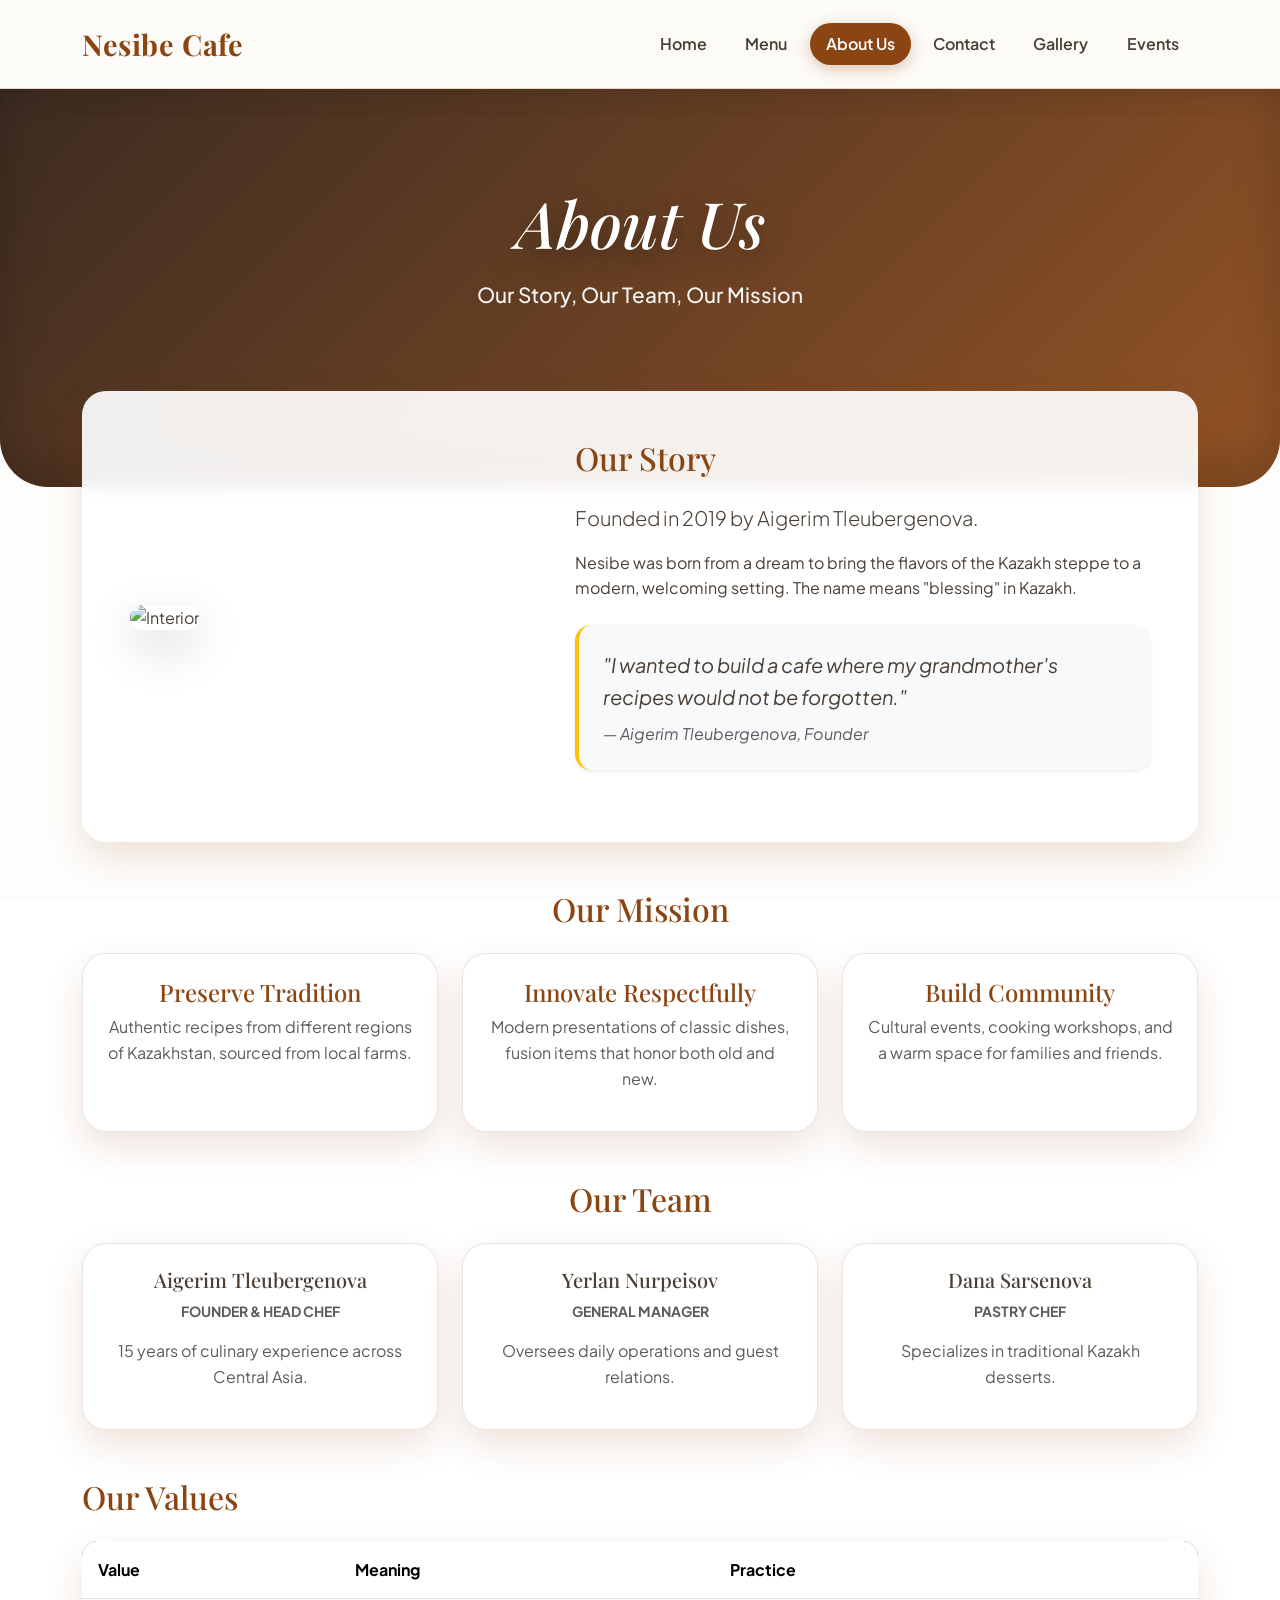
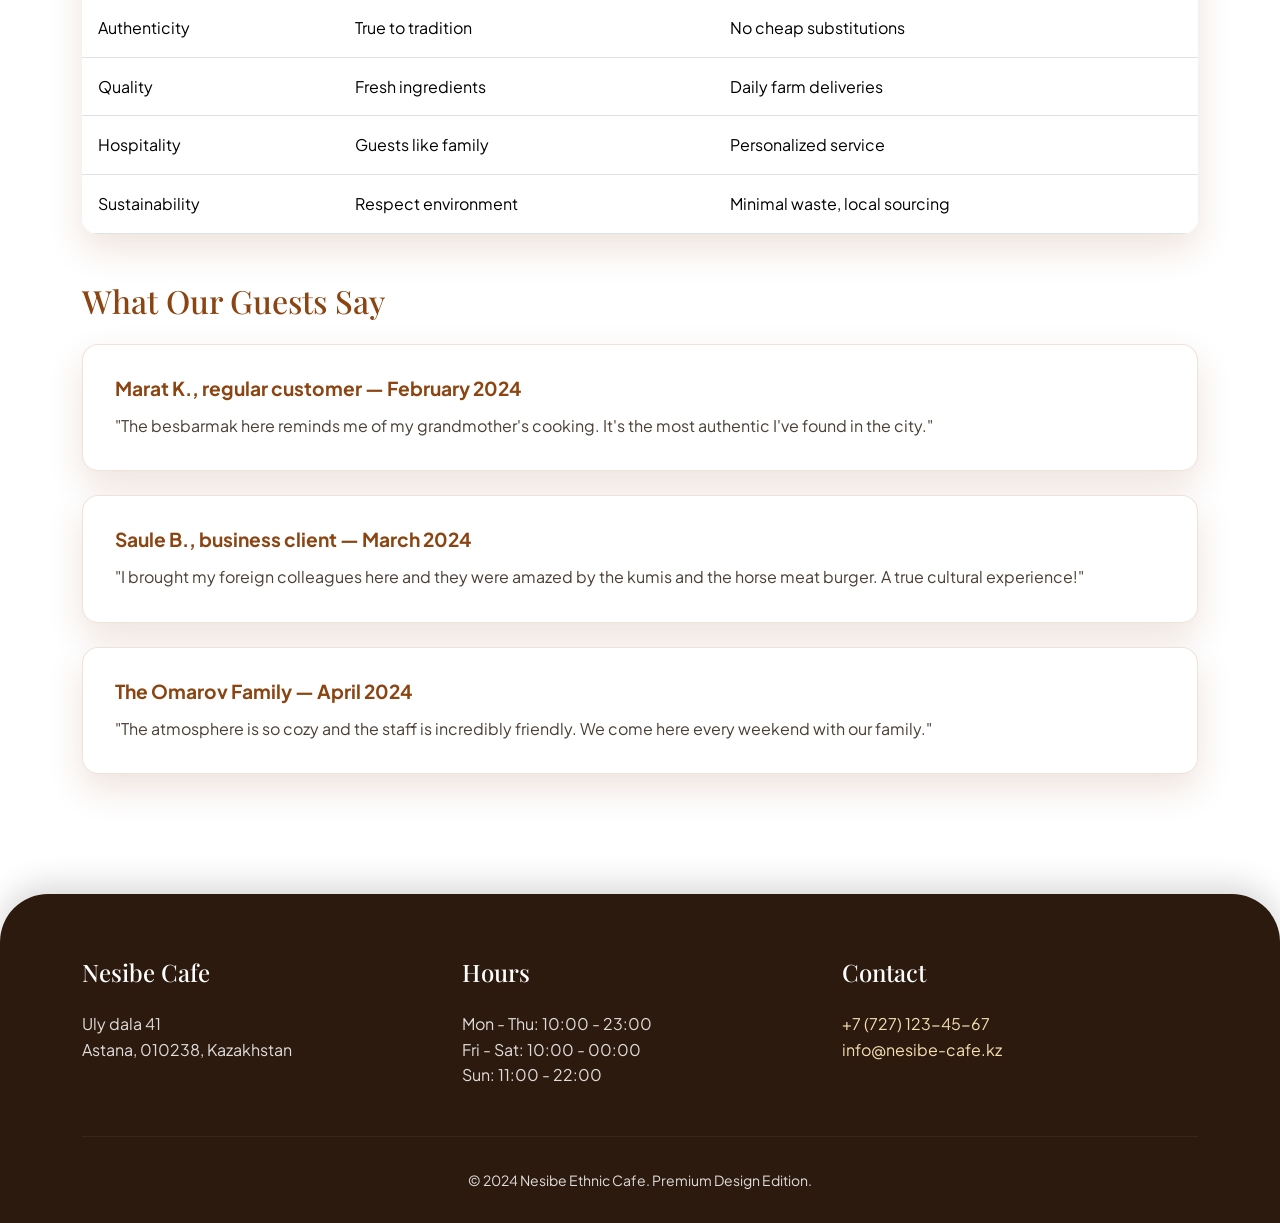
==== about.html @ 30d3527c "Add files via upload ad" ====
<!DOCTYPE html>
<html lang="en">
<head>
  <meta charset="UTF-8">
  <meta name="viewport" content="width=device-width, initial-scale=1.0">
  <title>Nesibe Ethnic Cafe - About Us</title>
  <link href="https://cdn.jsdelivr.net/npm/bootstrap@5.3.3/dist/css/bootstrap.min.css" rel="stylesheet">
  <link rel="stylesheet" href="css/base.css">
</head>
<body>
<nav class="navbar navbar-expand-lg sticky-top">
  <div class="container">
    <a class="navbar-brand" href="index.html">Nesibe Cafe</a>
    <button class="navbar-toggler border-0 shadow-none" type="button" data-bs-toggle="collapse" data-bs-target="#mainNav" aria-controls="mainNav" aria-expanded="false" aria-label="Toggle navigation">
      <span class="navbar-toggler-icon"></span>
    </button>
    <div class="collapse navbar-collapse" id="mainNav">
      <ul class="navbar-nav ms-auto mb-2 mb-lg-0 align-items-center">
        <li class="nav-item"><a class="nav-link" href="index.html">Home</a></li>
        <li class="nav-item"><a class="nav-link" href="menu.html">Menu</a></li>
        <li class="nav-item"><a class="nav-link active" href="about.html">About Us</a></li>
        <li class="nav-item"><a class="nav-link" href="contact.html">Contact</a></li>
        <li class="nav-item"><a class="nav-link" href="gallery.html">Gallery</a></li>
        <li class="nav-item"><a class="nav-link" href="events.html">Events</a></li>
      </ul>
    </div>
  </div>
</nav>

<header class="hero-section">
  <div class="container">
    <h1>About Us</h1>
    <p class="lead">Our Story, Our Team, Our Mission</p>
  </div>
</header>

<main class="container overlap-container mb-5">
  <div class="bg-brand-light mb-5">
    <div class="row align-items-center g-5">
      <div class="col-lg-5">
        <img src="../untitled4/images/cafe-interior.jpg" class="img-fluid rounded-4 shadow-lg" alt="Interior">
      </div>
      <div class="col-lg-7">
        <h2 class="mb-4 text-brand">Our Story</h2>
        <p class="lead">Founded in 2019 by Aigerim Tleubergenova.</p>
        <p>Nesibe was born from a dream to bring the flavors of the Kazakh steppe to a modern, welcoming setting. The name means "blessing" in Kazakh.</p>
        <blockquote class="p-4 bg-light rounded-4 border-start border-4 border-warning my-4 fs-5 font-playfair fst-italic shadow-sm">
          "I wanted to build a cafe where my grandmother's recipes would not be forgotten."<br>
          <small class="text-muted fs-6 mt-2 d-block">— Aigerim Tleubergenova, Founder</small>
        </blockquote>
      </div>
    </div>
  </div>

  <h2 class="text-center mb-4 text-brand">Our Mission</h2>
  <div class="row g-4 mb-5">
    <div class="col-md-4"><div class="premium-card text-center p-4"><h3 class="h4 text-brand">Preserve Tradition</h3><p class="text-muted">Authentic recipes from different regions of Kazakhstan, sourced from local farms.</p></div></div>
    <div class="col-md-4"><div class="premium-card text-center p-4"><h3 class="h4 text-brand">Innovate Respectfully</h3><p class="text-muted">Modern presentations of classic dishes, fusion items that honor both old and new.</p></div></div>
    <div class="col-md-4"><div class="premium-card text-center p-4"><h3 class="h4 text-brand">Build Community</h3><p class="text-muted">Cultural events, cooking workshops, and a warm space for families and friends.</p></div></div>
  </div>

  <h2 class="text-center mb-4 text-brand">Our Team</h2>
  <div class="row g-4 mb-5">
    <div class="col-md-4"><div class="premium-card text-center p-4"><h4 class="h5">Aigerim Tleubergenova</h4><p class="text-muted small text-uppercase fw-bold">Founder & Head Chef</p><p class="text-muted">15 years of culinary experience across Central Asia.</p></div></div>
    <div class="col-md-4"><div class="premium-card text-center p-4"><h4 class="h5">Yerlan Nurpeisov</h4><p class="text-muted small text-uppercase fw-bold">General Manager</p><p class="text-muted">Oversees daily operations and guest relations.</p></div></div>
    <div class="col-md-4"><div class="premium-card text-center p-4"><h4 class="h5">Dana Sarsenova</h4><p class="text-muted small text-uppercase fw-bold">Pastry Chef</p><p class="text-muted">Specializes in traditional Kazakh desserts.</p></div></div>
  </div>

  <h2 class="mb-4 text-brand">Our Values</h2>
  <div class="table-responsive table-premium mb-5">
    <table class="table mb-0">
      <thead><tr><th>Value</th><th>Meaning</th><th>Practice</th></tr></thead>
      <tbody>
        <tr><td>Authenticity</td><td>True to tradition</td><td>No cheap substitutions</td></tr>
        <tr><td>Quality</td><td>Fresh ingredients</td><td>Daily farm deliveries</td></tr>
        <tr><td>Hospitality</td><td>Guests like family</td><td>Personalized service</td></tr>
        <tr><td>Sustainability</td><td>Respect environment</td><td>Minimal waste, local sourcing</td></tr>
      </tbody>
    </table>
  </div>

  <h2 class="mb-4 text-brand">What Our Guests Say</h2>
  <div class="row">
    <div class="col-12">
      <div class="static-block">
        <h3>Marat K., regular customer — February 2024</h3>
        <p class="mb-0">"The besbarmak here reminds me of my grandmother's cooking. It's the most authentic I've found in the city."</p>
      </div>
      <div class="static-block">
        <h3>Saule B., business client — March 2024</h3>
        <p class="mb-0">"I brought my foreign colleagues here and they were amazed by the kumis and the horse meat burger. A true cultural experience!"</p>
      </div>
      <div class="static-block">
        <h3>The Omarov Family — April 2024</h3>
        <p class="mb-0">"The atmosphere is so cozy and the staff is incredibly friendly. We come here every weekend with our family."</p>
      </div>
    </div>
  </div>

  <!-- jQuery & Custom Scripts -->
  <script src="https://code.jquery.com/jquery-3.7.1.min.js"></script>
  <script src="js/main.js" defer></script>
</main>

<footer>
  <div class="container">
    <div class="row g-4 text-center text-md-start">
      <div class="col-md-4">
        <h4 class="font-playfair">Nesibe Cafe</h4>
        <p>Uly dala 41<br>Astana, 010238, Kazakhstan</p>
      </div>
      <div class="col-md-4">
        <h4 class="font-playfair">Hours</h4>
        <p>Mon - Thu: 10:00 - 23:00<br>Fri - Sat: 10:00 - 00:00<br>Sun: 11:00 - 22:00</p>
      </div>
      <div class="col-md-4">
        <h4 class="font-playfair">Contact</h4>
        <p><a href="tel:+77271234567">+7 (727) 123-45-67</a><br><a href="mailto:info@nesibe-cafe.kz">info@nesibe-cafe.kz</a></p>
      </div>
    </div>
    <hr class="footer-divider">
    <div class="text-center small">
      &copy; 2024 Nesibe Ethnic Cafe. Premium Design Edition.
    </div>
  </div>
</footer>
</body>
</html>
---- css/base.css ----
@import url('https://fonts.googleapis.com/css2?family=Playfair+Display:ital,wght@0,600;0,700;1,600&family=Plus+Jakarta+Sans:wght@400;500;600&display=swap');

:root {
    --brand-primary: #8B4513;
    --brand-secondary: #D2691E;
    --brand-dark: #2C1A0E;
    --brand-light: rgba(253, 251, 247, 0.95);
    --brand-accent: #F5DEB3;
    --text-main: #4A3F35;
    --shadow-soft: 0 15px 35px rgba(139, 69, 19, 0.15);
    --shadow-hover: 0 25px 50px rgba(139, 69, 19, 0.25);
    --radius-lg: 1.5rem;
    --radius-md: 1rem;
}

body {
    background: url('../../untitled4/images/bg-texture.jpg') no-repeat center center fixed;
    background-size: cover;
    color: var(--text-main);
    font-family: 'Plus Jakarta Sans', sans-serif;
    line-height: 1.6;
    position: relative;
    min-height: 100vh;
}

body::before {
    content: "";
    position: fixed;
    top: 0; left: 0; width: 100%; height: 100%;
    background: rgba(253, 251, 247, 0.45);
    z-index: -1;
    pointer-events: none;
}

h1, h2, h3, h4, h5, h6, .navbar-brand {
    font-family: 'Playfair Display', serif;
    color: var(--brand-dark);
}

.navbar {
    background: rgba(253, 251, 247, 0.92) !important;
    backdrop-filter: blur(12px);
    box-shadow: 0 4px 30px rgba(0, 0, 0, 0.08);
    padding: 1rem 0;
    border-bottom: 1px solid rgba(139, 69, 19, 0.2);
}
.navbar-brand {
    font-size: 1.8rem;
    font-weight: 700;
    color: var(--brand-primary) !important;
    letter-spacing: 0.02em;
}
.nav-link {
    font-weight: 600;
    color: var(--text-main) !important;
    margin: 0 0.2rem;
    transition: all 0.3s ease;
    padding: 0.5rem 1rem !important;
    border-radius: 50px;
}
.nav-link:hover {
    background: rgba(139, 69, 19, 0.1);
    color: var(--brand-secondary) !important;
}
.nav-link.active {
    background: var(--brand-primary) !important;
    color: white !important;
    box-shadow: 0 4px 15px rgba(139, 69, 19, 0.3);
}

.hero-section {
    background: linear-gradient(135deg, rgba(44, 26, 14, 0.92) 0%, rgba(139, 69, 19, 0.92) 100%);
    padding: 6rem 0 10rem 0;
    color: white;
    text-align: center;
    position: relative;
    border-radius: 0 0 3rem 3rem;
    box-shadow: inset 0 -20px 50px rgba(0,0,0,0.2);
}
.hero-section h1 {
    color: white;
    font-size: 4rem;
    font-style: italic;
    text-shadow: 0 10px 30px rgba(0,0,0,0.4);
    margin-bottom: 1rem;
}
.hero-section p.lead {
    font-size: 1.3rem;
    opacity: 0.95;
    font-weight: 500;
}

.overlap-container {
    margin-top: -6rem;
    position: relative;
    z-index: 10;
}

.premium-card {
    background: rgba(255, 255, 255, 0.92);
    backdrop-filter: blur(10px);
    border: 1px solid rgba(139, 69, 19, 0.15);
    border-radius: var(--radius-lg);
    box-shadow: var(--shadow-soft);
    transition: all 0.4s cubic-bezier(0.165, 0.84, 0.44, 1);
    height: 100%;
    overflow: hidden;
    display: flex;
    flex-direction: column;
}
.premium-card:hover {
    transform: translateY(-8px);
    box-shadow: var(--shadow-hover);
}
.card-img-top {
    height: 200px;
    object-fit: cover;
    transition: transform 0.8s ease;
}
.premium-card:hover .card-img-top {
    transform: scale(1.05);
}
.card-body {
    padding: 1.5rem;
    display: flex;
    flex-direction: column;
    flex-grow: 1;
}

.btn-brand {
    background: linear-gradient(45deg, var(--brand-secondary), var(--brand-primary));
    color: white;
    border: none;
    border-radius: 50px;
    padding: 0.8rem 2rem;
    font-weight: 600;
    box-shadow: 0 10px 20px rgba(210, 105, 30, 0.3);
    transition: all 0.3s ease;
    text-transform: uppercase;
    font-size: 0.9rem;
}
.btn-brand:hover {
    transform: translateY(-2px);
    box-shadow: 0 15px 25px rgba(210, 105, 30, 0.4);
    color: white;
}
.btn-outline-brand {
    background: transparent;
    color: var(--brand-primary);
    border: 2px solid var(--brand-primary);
    border-radius: 50px;
    padding: 0.75rem 2rem;
    font-weight: 600;
    transition: all 0.3s ease;
    text-transform: uppercase;
    font-size: 0.9rem;
}
.btn-outline-brand:hover {
    background: var(--brand-primary);
    color: white;
}

.form-control, .form-select {
    border-radius: 1rem;
    border: 2px solid #eaeaea;
    padding: 0.8rem 1.2rem;
    transition: all 0.3s ease;
    background: rgba(248, 249, 250, 0.95);
    color: var(--text-main);
}
.form-control:focus, .form-select:focus {
    border-color: var(--brand-secondary);
    box-shadow: 0 0 0 4px rgba(210, 105, 30, 0.15);
    background: white;
}
label {
    font-weight: 600;
    color: var(--brand-dark);
    margin-bottom: 0.5rem;
}
fieldset.border {
    border: 1px solid rgba(139, 69, 19, 0.2) !important;
}

.contact-info-card {
    background: linear-gradient(135deg, var(--brand-dark), var(--brand-primary));
    color: white;
    border-radius: var(--radius-lg);
    box-shadow: var(--shadow-hover);
    padding: 3rem;
}
.contact-info-card a {
    color: white;
    text-decoration: none;
    transition: color 0.3s;
}
.contact-info-card a:hover {
    color: var(--brand-accent);
}

.static-block {
    background: rgba(255, 255, 255, 0.92);
    border-radius: var(--radius-md);
    padding: 2rem;
    margin-bottom: 1.5rem;
    box-shadow: var(--shadow-soft);
    border: 1px solid rgba(139, 69, 19, 0.15);
    transition: transform 0.3s ease;
}
.static-block:hover {
    transform: translateY(-5px);
    box-shadow: var(--shadow-hover);
}
.static-block h3 {
    color: var(--brand-primary);
    font-size: 1.2rem;
    margin-bottom: 0.8rem;
    font-family: 'Plus Jakarta Sans', sans-serif;
    font-weight: 700;
}

.event-date-header {
    background: linear-gradient(135deg, var(--brand-primary), var(--brand-secondary));
    color: white;
    padding: 1rem;
    text-align: center;
    font-family: 'Playfair Display', serif;
    font-weight: bold;
}

.comment-section {
    background: rgba(255, 255, 255, 0.92);
    border-radius: var(--radius-lg);
    padding: 2rem;
    box-shadow: var(--shadow-soft);
}
.comment-box {
    background: #f8f9fa;
    border-radius: var(--radius-md);
    padding: 1.5rem;
    margin-bottom: 1rem;
    border-left: 4px solid var(--brand-secondary);
}

.table-premium {
    background: rgba(255, 255, 255, 0.92);
    border-radius: var(--radius-md);
    overflow: hidden;
    box-shadow: var(--shadow-soft);
}
.table-premium thead {
    background-color: var(--brand-primary);
    color: white;
}
.table-premium th, .table-premium td {
    padding: 1rem;
    vertical-align: middle;
}

.badge-premium {
    background: var(--brand-accent);
    color: var(--brand-dark);
    border-radius: 20px;
    padding: 0.4rem 1rem;
    font-weight: 700;
    font-size: 0.85rem;
}
.text-brand { color: var(--brand-primary); }
.bg-brand-light { background-color: rgba(255, 255, 255, 0.92); border-radius: var(--radius-lg); box-shadow: var(--shadow-soft); padding: 3rem; backdrop-filter: blur(10px); }

.cart-widget {
    background: rgba(255, 255, 255, 0.95);
    border-radius: var(--radius-lg);
    box-shadow: var(--shadow-hover);
    position: sticky;
    top: 90px;
    overflow: hidden;
}
.cart-header {
    background: linear-gradient(135deg, var(--brand-primary), var(--brand-secondary));
    color: white;
    padding: 1.5rem;
    text-align: center;
}
.cart-header h3 { color: white; margin: 0; font-size: 1.2rem; }
.qty-input {
    width: 50px;
    text-align: center;
    border-radius: 0.5rem;
    border: 1px solid #ddd;
    font-weight: bold;
    color: var(--brand-primary);
}

footer {
    background: var(--brand-dark);
    color: rgba(255,255,255,0.85);
    margin-top: 6rem;
    padding: 4rem 0 2rem 0;
    border-radius: 3rem 3rem 0 0;
    box-shadow: 0 -10px 30px rgba(0,0,0,0.15);
}
footer h4 { color: white; margin-bottom: 1.5rem; }
footer a { color: var(--brand-accent); text-decoration: none; transition: color 0.3s; }
footer a:hover { color: white; text-decoration: underline; }
.footer-divider { border-color: rgba(255,255,255,0.2); margin: 2rem 0; }
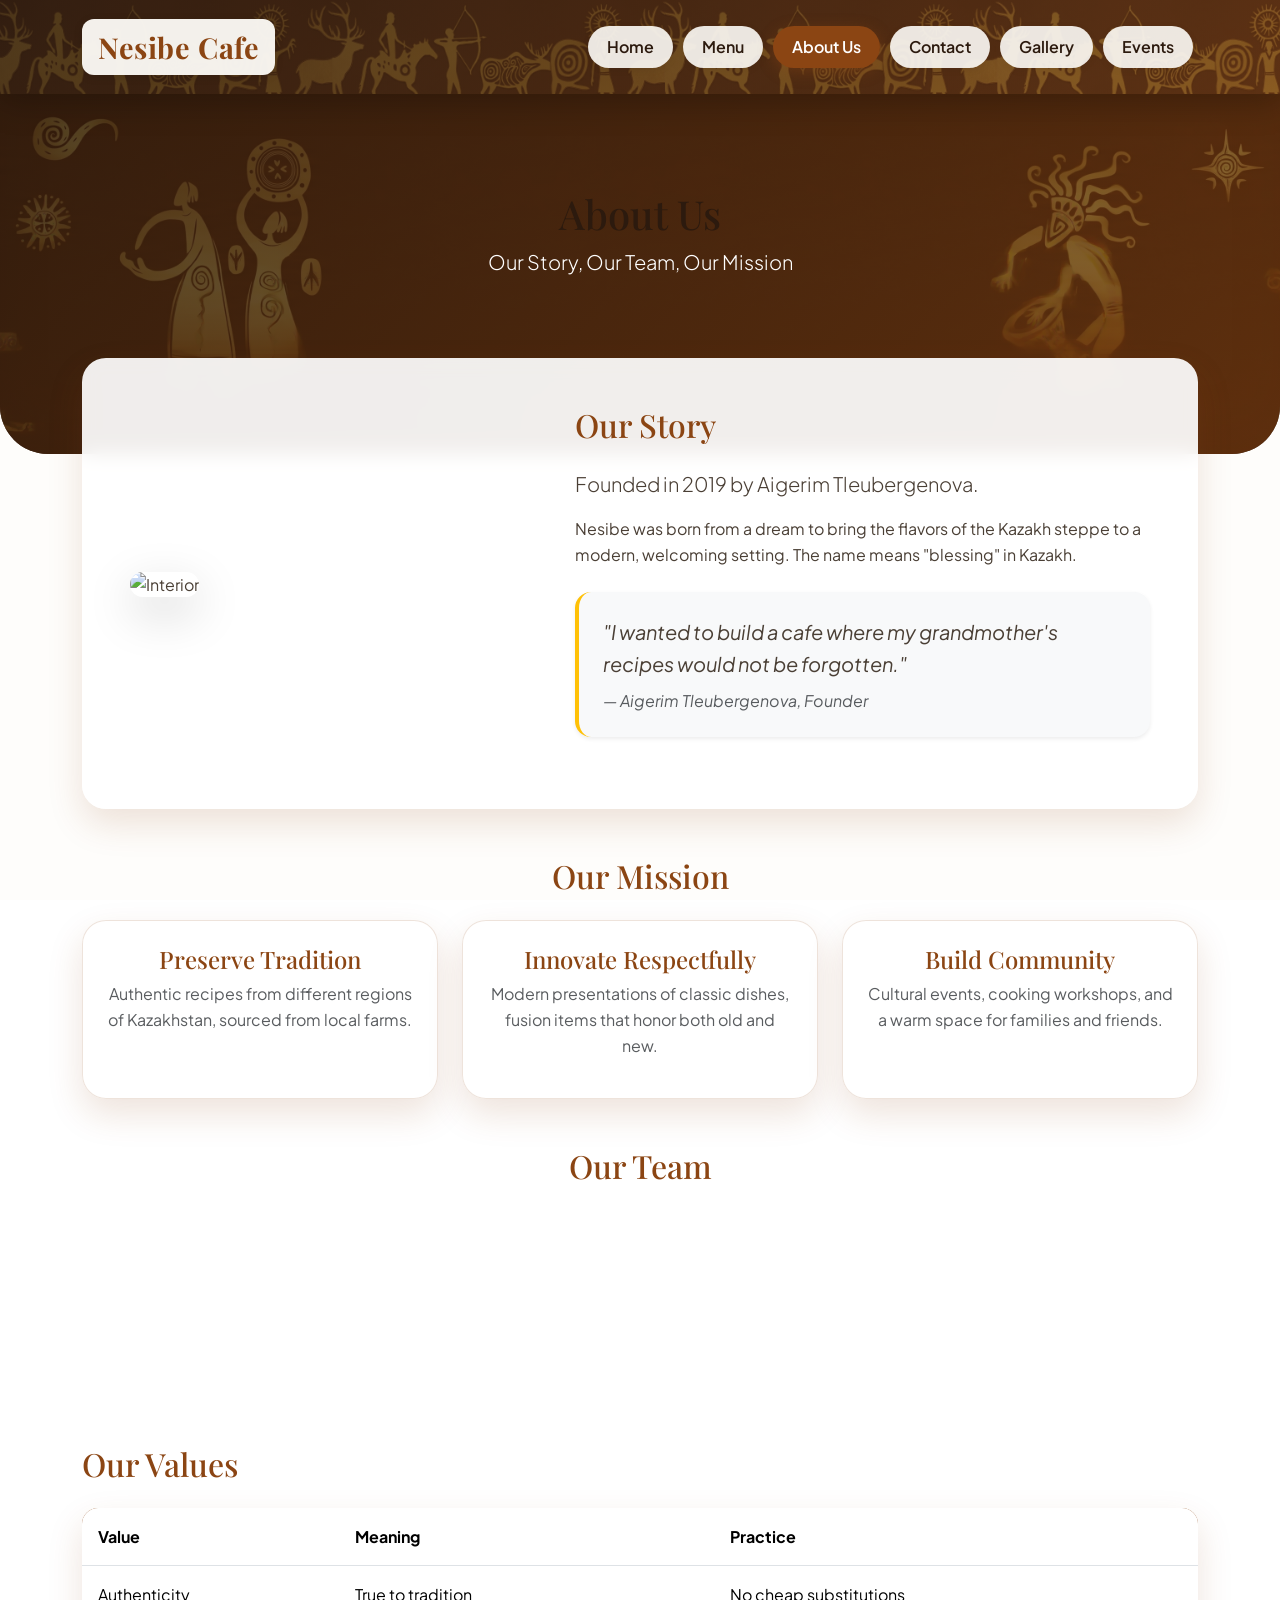
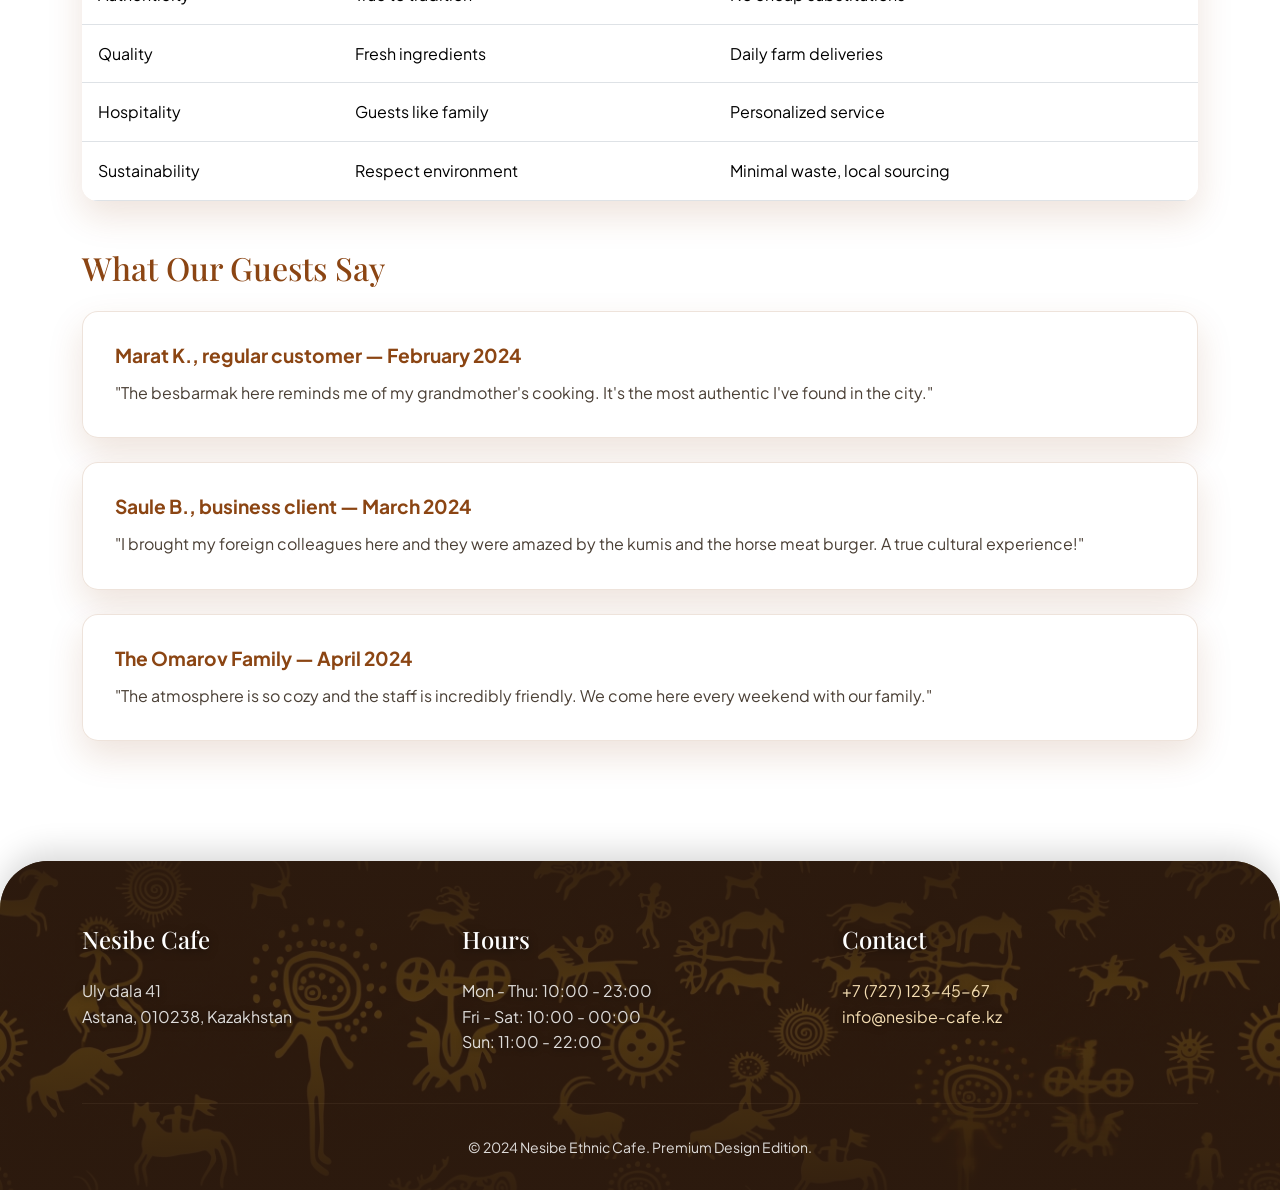
==== commit f3f01849: "endka without tog" ====
--- a/about.html
+++ b/about.html
@@ -38,7 +38,7 @@
   <div class="bg-brand-light mb-5">
     <div class="row align-items-center g-5">
       <div class="col-lg-5">
-        <img src="../untitled4/images/cafe-interior.jpg" class="img-fluid rounded-4 shadow-lg" alt="Interior">
+        <img src="../WEB_ASSIGNMENT45/images/cafe-interior.jpg" id="jss" class="img-fluid rounded-4 shadow-lg"  alt="Interior">
       </div>
       <div class="col-lg-7">
         <h2 class="mb-4 text-brand">Our Story</h2>
@@ -71,10 +71,10 @@
     <table class="table mb-0">
       <thead><tr><th>Value</th><th>Meaning</th><th>Practice</th></tr></thead>
       <tbody>
-        <tr><td>Authenticity</td><td>True to tradition</td><td>No cheap substitutions</td></tr>
-        <tr><td>Quality</td><td>Fresh ingredients</td><td>Daily farm deliveries</td></tr>
-        <tr><td>Hospitality</td><td>Guests like family</td><td>Personalized service</td></tr>
-        <tr><td>Sustainability</td><td>Respect environment</td><td>Minimal waste, local sourcing</td></tr>
+      <tr><td>Authenticity</td><td>True to tradition</td><td>No cheap substitutions</td></tr>
+      <tr><td>Quality</td><td>Fresh ingredients</td><td>Daily farm deliveries</td></tr>
+      <tr><td>Hospitality</td><td>Guests like family</td><td>Personalized service</td></tr>
+      <tr><td>Sustainability</td><td>Respect environment</td><td>Minimal waste, local sourcing</td></tr>
       </tbody>
     </table>
   </div>
@@ -96,10 +96,6 @@
       </div>
     </div>
   </div>
-
-  <!-- jQuery & Custom Scripts -->
-  <script src="https://code.jquery.com/jquery-3.7.1.min.js"></script>
-  <script src="js/main.js" defer></script>
 </main>
 
 <footer>
--- a/css/base.css
+++ b/css/base.css
@@ -14,7 +14,7 @@
 }
 
 body {
-    background: url('../../untitled4/images/bg-texture.jpg') no-repeat center center fixed;
+    background: url('../../WEB_ASSIGNMENT45/images/bg-texture.jpg') no-repeat center center fixed;
     background-size: cover;
     color: var(--text-main);
     font-family: 'Plus Jakarta Sans', sans-serif;
@@ -36,60 +36,155 @@
     font-family: 'Playfair Display', serif;
     color: var(--brand-dark);
 }
-
+/* ===== КАСТОМНЫЙ СКРОЛЛБАР ===== */
+::-webkit-scrollbar {
+    width: 18px;
+}
+
+/* Дорожка: тёмно-коричневая, в цвет футера */
+::-webkit-scrollbar-track {
+    background: var(--brand-dark);
+    border-left: 1px solid rgba(245, 222, 179, 0.15);
+}
+
+/* Ползунок: коричневая капсула с золотым солнцем по центру */
+::-webkit-scrollbar-thumb {
+    background:
+            url("data:image/svg+xml,%3Csvg xmlns='http://www.w3.org/2000/svg' viewBox='0 0 32 32'%3E%3Cg fill='none' stroke='%23F5C518' stroke-width='2.5' stroke-linecap='round'%3E%3Ccircle cx='16' cy='16' r='6'/%3E%3Cpath d='M16 2v5M16 25v5M2 16h5M25 16h5M6 6l3.5 3.5M22.5 22.5L26 26M26 6l-3.5 3.5M9.5 22.5L6 26'/%3E%3C/g%3E%3C/svg%3E")
+            center / 14px 14px no-repeat,
+            linear-gradient(180deg, var(--brand-secondary), var(--brand-primary));
+    border: 3px solid var(--brand-dark);   /* отступ от краёв дорожки */
+    border-radius: 20px;
+    min-height: 50px;
+}
+
+::-webkit-scrollbar-thumb:hover {
+    background:
+            url("data:image/svg+xml,%3Csvg xmlns='http://www.w3.org/2000/svg' viewBox='0 0 32 32'%3E%3Cg fill='none' stroke='%232C1A0E' stroke-width='2.5' stroke-linecap='round'%3E%3Ccircle cx='16' cy='16' r='6'/%3E%3Cpath d='M16 2v5M16 25v5M2 16h5M25 16h5M6 6l3.5 3.5M22.5 22.5L26 26M26 6l-3.5 3.5M9.5 22.5L6 26'/%3E%3C/g%3E%3C/svg%3E")
+            center / 14px 14px no-repeat,
+            var(--brand-accent);
+}
+
+/* Убираем стрелки сверху и снизу */
+::-webkit-scrollbar-button {
+    display: none;
+}
+
+/* Firefox: фигурки нет, но цвета можно задать */
+html {
+    scrollbar-width: thin;
+    scrollbar-color: var(--brand-primary) var(--brand-dark);
+}
+/* ================= НАВБАР С ПЕТРОГЛИФАМИ ================= */
 .navbar {
-    background: rgba(253, 251, 247, 0.92) !important;
-    backdrop-filter: blur(12px);
-    box-shadow: 0 4px 30px rgba(0, 0, 0, 0.08);
-    padding: 1rem 0;
-    border-bottom: 1px solid rgba(139, 69, 19, 0.2);
+    position: sticky !important;   /* прилипает к верху при прокрутке */
+    top: 0;
+    z-index: 1030;                 /* поверх карточек и контента */
+    isolation: isolate;
+    background: var(--brand-dark) !important;
+    padding: 1.2rem 0;
+    box-shadow: 0 8px 30px rgba(0, 0, 0, 0.25);
+    border-bottom: none !important;
+}
+
+.navbar::before {
+    content: "";
+    position: absolute;
+    inset: 0;
+    background: url('../images/ty.jpg') left 20% / auto 150% repeat-x !important;
+    background-attachment: scroll;
+    opacity: 0.5;                    /* было 0.85, как у hero */
+    z-index: -2;                     /* было -1, освобождаем место под оверлей */
+}
+
+/* Такое же затемнение, как в hero */
+.navbar::after {
+    content: "";
+    position: absolute;
+    inset: 0;
+    background: linear-gradient(
+            135deg,
+            rgba(44, 26, 14, 0.65) 0%,
+            rgba(139, 69, 19, 0.40) 100%
+    );
+    z-index: -1;
 }
 .navbar-brand {
     font-size: 1.8rem;
     font-weight: 700;
     color: var(--brand-primary) !important;
     letter-spacing: 0.02em;
-}
+    /* Полупрозрачная плашка, чтобы логотип выделялся на фоне рисунков */
+    background: rgba(253, 251, 247, 0.95);
+    padding: 0.3rem 1rem;
+    border-radius: 12px;
+    box-shadow: 0 2px 10px rgba(0,0,0,0.1);
+}
+
 .nav-link {
     font-weight: 600;
-    color: var(--text-main) !important;
-    margin: 0 0.2rem;
+    color: var(--brand-dark) !important;
+    margin: 0 0.3rem;
     transition: all 0.3s ease;
-    padding: 0.5rem 1rem !important;
+    padding: 0.5rem 1.2rem !important;
     border-radius: 50px;
-}
+    /* Светлый фон для ссылок, чтобы они не сливались с текстурой войлока/пергамента */
+    background: rgba(253, 251, 247, 0.9);
+    box-shadow: 0 2px 8px rgba(0,0,0,0.05);
+}
+
 .nav-link:hover {
-    background: rgba(139, 69, 19, 0.1);
-    color: var(--brand-secondary) !important;
-}
+    background: var(--brand-primary) !important;
+    color: white !important;
+    transform: translateY(-2px);
+}
+
 .nav-link.active {
     background: var(--brand-primary) !important;
     color: white !important;
-    box-shadow: 0 4px 15px rgba(139, 69, 19, 0.3);
-}
-
+    box-shadow: 0 4px 15px rgba(139, 69, 19, 0.4);
+}
+
+/* Фон для мобильной кнопки-бургера, чтобы ее было хорошо видно */
+.navbar-toggler {
+    background: rgba(253, 251, 247, 0.95) !important;
+    padding: 0.5rem;
+    border-radius: 8px;
+    box-shadow: 0 2px 8px rgba(0,0,0,0.1);
+}
+/* ========================================================== */
 .hero-section {
-    background: linear-gradient(135deg, rgba(44, 26, 14, 0.92) 0%, rgba(139, 69, 19, 0.92) 100%);
+    position: relative;
+    overflow: hidden;              /* чтобы узор не вылезал за скруглённые углы */
+    isolation: isolate;
+    background: var(--brand-dark);
     padding: 6rem 0 10rem 0;
     color: white;
     text-align: center;
-    position: relative;
     border-radius: 0 0 3rem 3rem;
     box-shadow: inset 0 -20px 50px rgba(0,0,0,0.2);
 }
-.hero-section h1 {
-    color: white;
-    font-size: 4rem;
-    font-style: italic;
-    text-shadow: 0 10px 30px rgba(0,0,0,0.4);
-    margin-bottom: 1rem;
-}
-.hero-section p.lead {
-    font-size: 1.3rem;
-    opacity: 0.95;
-    font-weight: 500;
-}
-
+
+.hero-section::before {
+    content: "";
+    position: absolute;
+    inset: 0;
+    background: url('../images/nab.jpg') center / cover no-repeat;
+    opacity: 0.5;                  /* было 0.32 */
+    z-index: -2;
+}
+
+.hero-section::after {
+    content: "";
+    position: absolute;
+    inset: 0;
+    background: linear-gradient(
+            135deg,
+            rgba(44, 26, 14, 0.65) 0%,   /* было 0.80 */
+            rgba(139, 69, 19, 0.40) 100%  /* было 0.55 */
+    );
+    z-index: -1;
+}
 .overlap-container {
     margin-top: -6rem;
     position: relative;
@@ -293,6 +388,9 @@
 }
 
 footer {
+    position: relative;
+    overflow: hidden;              /* чтобы картинка не вылезала за скруглённые углы */
+    isolation: isolate;            /* свой слой, z-index: -1 не уйдёт под body */
     background: var(--brand-dark);
     color: rgba(255,255,255,0.85);
     margin-top: 6rem;
@@ -300,7 +398,33 @@
     border-radius: 3rem 3rem 0 0;
     box-shadow: 0 -10px 30px rgba(0,0,0,0.15);
 }
-footer h4 { color: white; margin-bottom: 1.5rem; }
+
+/* Слой с петроглифами */
+footer::before {
+    content: "";
+    position: absolute;
+    inset: 0;
+    background: url('../images/kgb.jpg') center / cover no-repeat;
+    opacity: 0.28;                 /* 0.15 - едва заметно, 0.4 - ярче */
+    z-index: -2;
+}
+
+/* Затемнение: сверху плавный переход, снизу текст читается лучше */
+footer::after {
+    content: "";
+    position: absolute;
+    inset: 0;
+    background: linear-gradient(
+            to bottom,
+            rgba(44, 26, 14, 0.85) 0%,
+            rgba(44, 26, 14, 0.35) 45%,
+            rgba(44, 26, 14, 0.85) 100%
+    );
+    z-index: -1;
+}
+
+footer h4 { color: white; margin-bottom: 1.5rem; text-shadow: 0 2px 8px rgba(0,0,0,0.6); }
+footer p, footer li { text-shadow: 0 1px 6px rgba(0,0,0,0.6); }
 footer a { color: var(--brand-accent); text-decoration: none; transition: color 0.3s; }
 footer a:hover { color: white; text-decoration: underline; }
-.footer-divider { border-color: rgba(255,255,255,0.2); margin: 2rem 0; }
+.footer-divider { border-color: rgba(245, 222, 179, 0.25); margin: 2rem 0; }
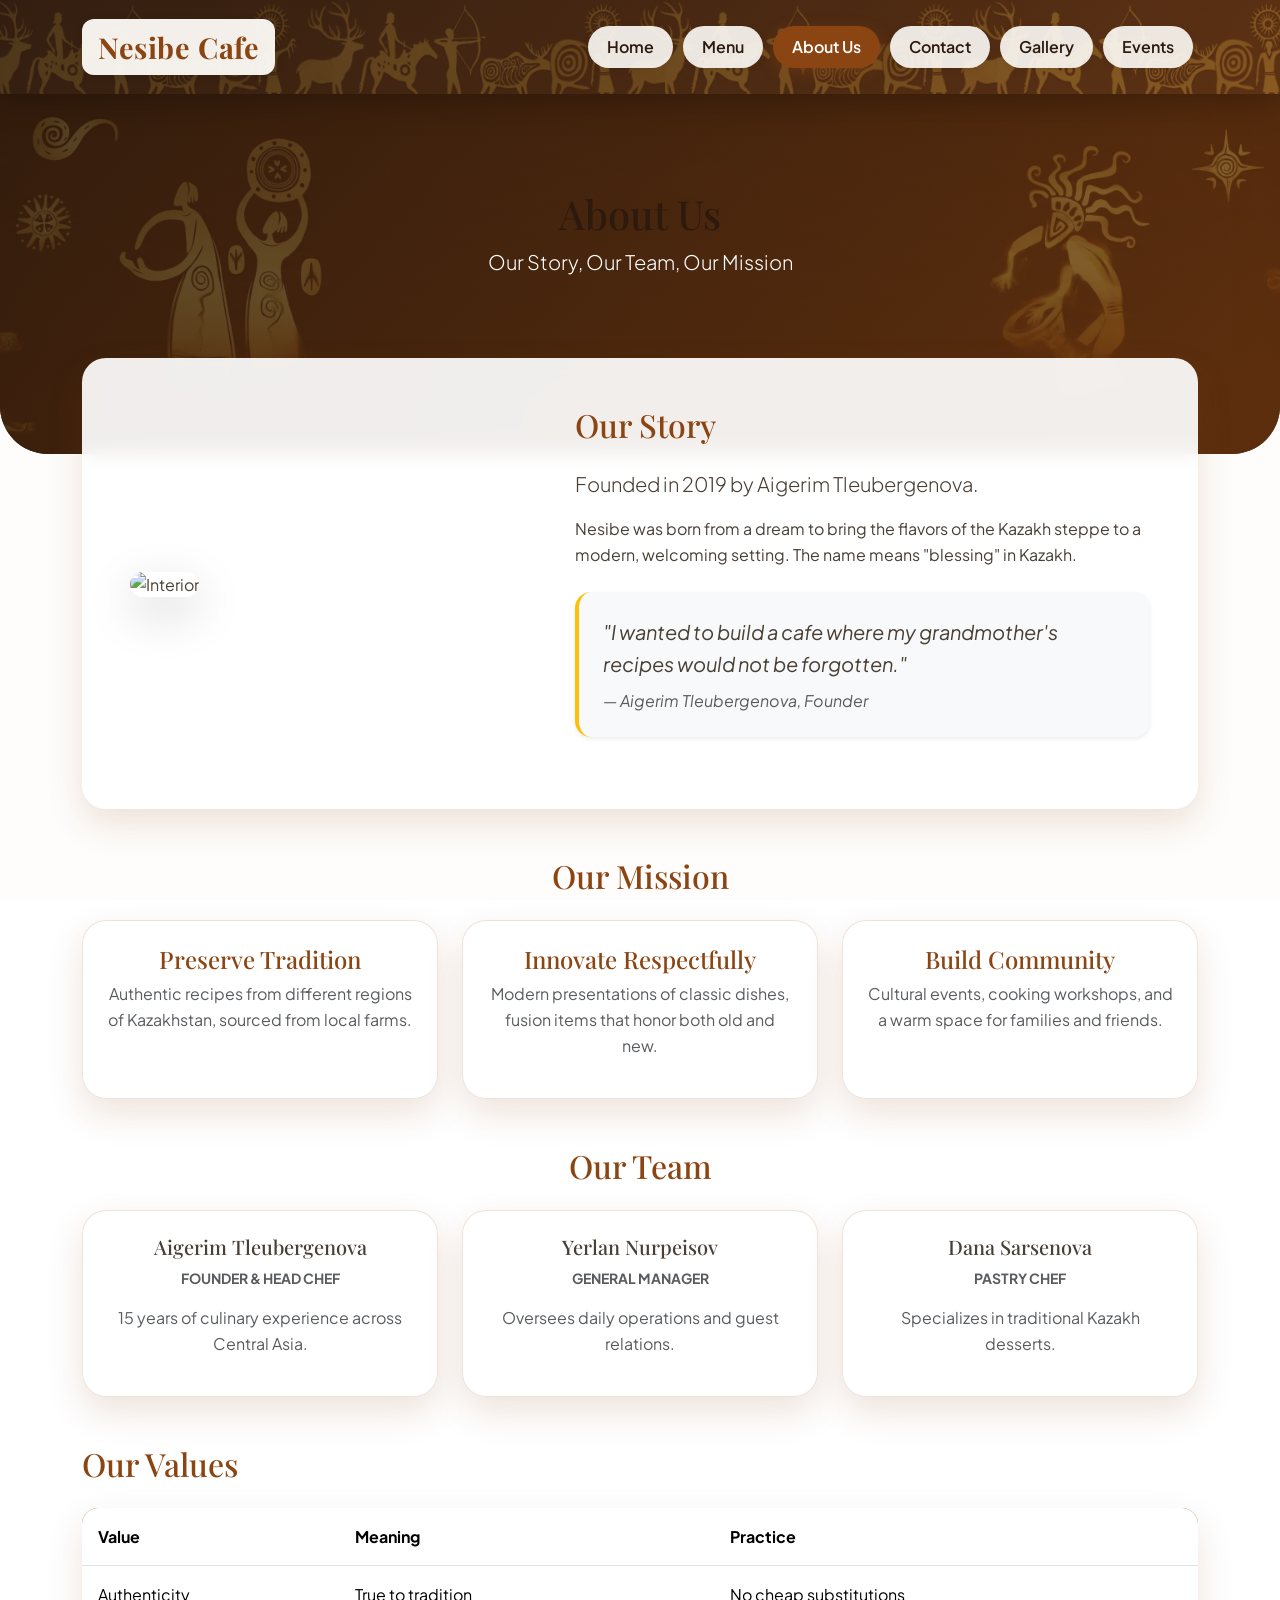
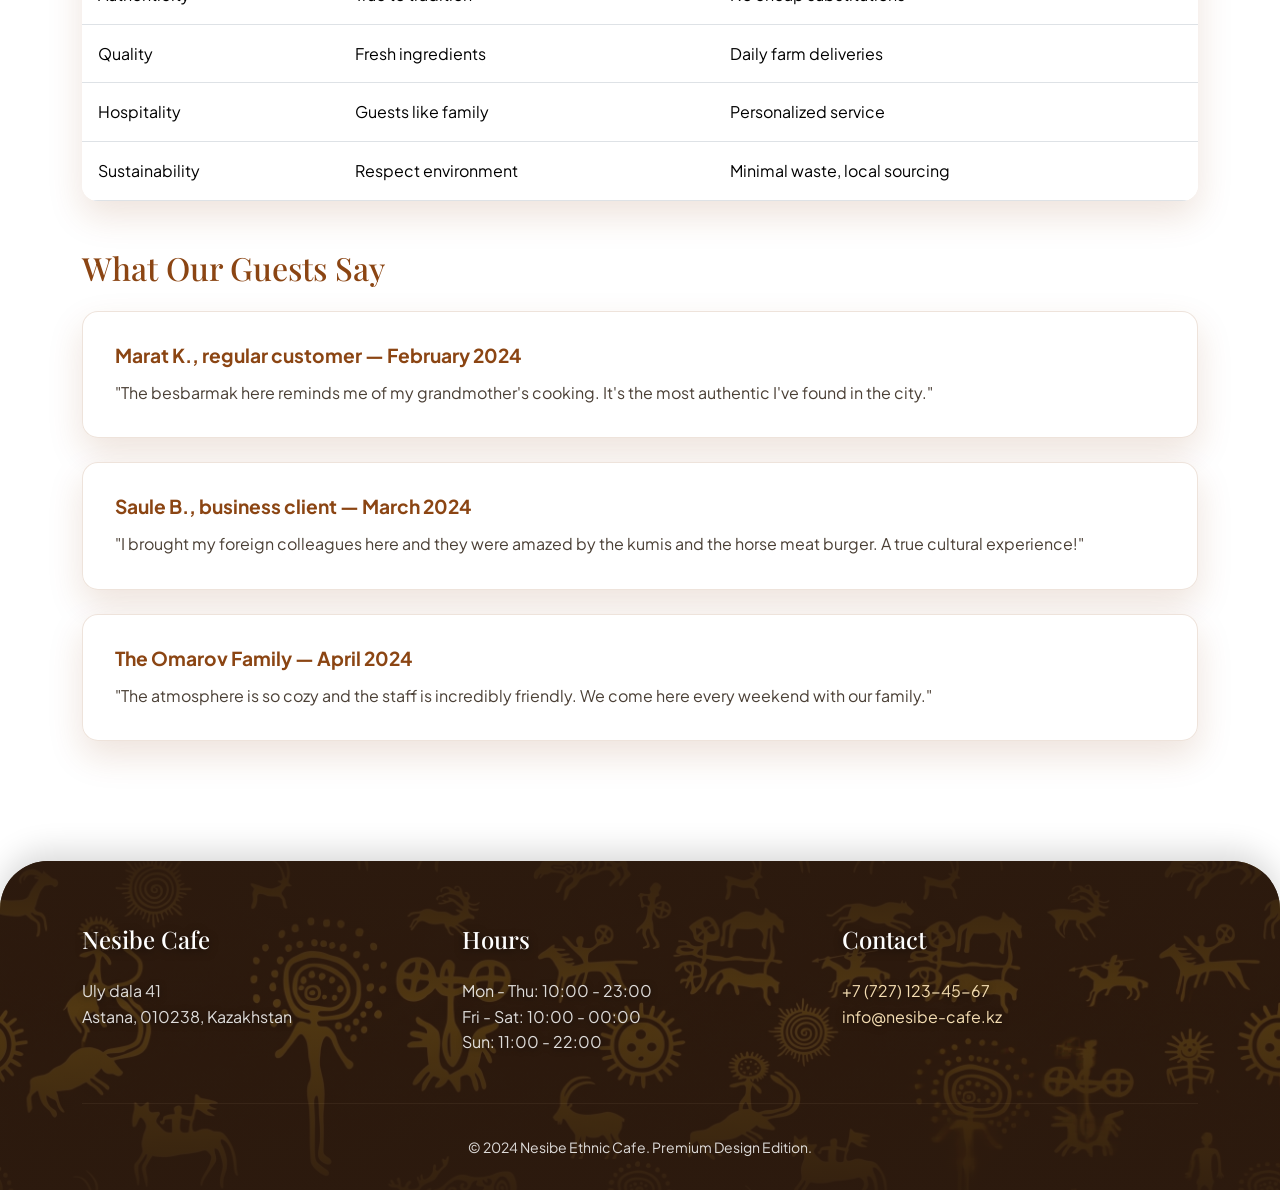
==== commit fca39373: "bugfix" ====
--- a/about.html
+++ b/about.html
@@ -120,5 +120,6 @@
     </div>
   </div>
 </footer>
+<script src="https://cdn.jsdelivr.net/npm/bootstrap@5.3.3/dist/js/bootstrap.bundle.min.js"></script>
 </body>
 </html>
--- a/css/base.css
+++ b/css/base.css
@@ -36,24 +36,24 @@
     font-family: 'Playfair Display', serif;
     color: var(--brand-dark);
 }
-/* ===== КАСТОМНЫЙ СКРОЛЛБАР ===== */
+/* ===== CUSTOM SCROLLBAR ===== */
 ::-webkit-scrollbar {
     width: 18px;
 }
 
-/* Дорожка: тёмно-коричневая, в цвет футера */
+/* Track: dark brown matching footer */
 ::-webkit-scrollbar-track {
     background: var(--brand-dark);
     border-left: 1px solid rgba(245, 222, 179, 0.15);
 }
 
-/* Ползунок: коричневая капсула с золотым солнцем по центру */
+/* Thumb: brown pill with golden sun in center */
 ::-webkit-scrollbar-thumb {
     background:
             url("data:image/svg+xml,%3Csvg xmlns='http://www.w3.org/2000/svg' viewBox='0 0 32 32'%3E%3Cg fill='none' stroke='%23F5C518' stroke-width='2.5' stroke-linecap='round'%3E%3Ccircle cx='16' cy='16' r='6'/%3E%3Cpath d='M16 2v5M16 25v5M2 16h5M25 16h5M6 6l3.5 3.5M22.5 22.5L26 26M26 6l-3.5 3.5M9.5 22.5L6 26'/%3E%3C/g%3E%3C/svg%3E")
             center / 14px 14px no-repeat,
             linear-gradient(180deg, var(--brand-secondary), var(--brand-primary));
-    border: 3px solid var(--brand-dark);   /* отступ от краёв дорожки */
+    border: 3px solid var(--brand-dark);   /* padding from track edges */
     border-radius: 20px;
     min-height: 50px;
 }
@@ -65,21 +65,21 @@
             var(--brand-accent);
 }
 
-/* Убираем стрелки сверху и снизу */
+/* Hide top and bottom arrows */
 ::-webkit-scrollbar-button {
     display: none;
 }
 
-/* Firefox: фигурки нет, но цвета можно задать */
+/* Firefox scrollbar colors */
 html {
     scrollbar-width: thin;
     scrollbar-color: var(--brand-primary) var(--brand-dark);
 }
-/* ================= НАВБАР С ПЕТРОГЛИФАМИ ================= */
+/* ================= NAVBAR WITH PETROGLYPHS ================= */
 .navbar {
-    position: sticky !important;   /* прилипает к верху при прокрутке */
+    position: sticky !important;   /* sticky to top on scroll */
     top: 0;
-    z-index: 1030;                 /* поверх карточек и контента */
+    z-index: 1030;                 /* sits above content cards */
     isolation: isolate;
     background: var(--brand-dark) !important;
     padding: 1.2rem 0;
@@ -93,11 +93,11 @@
     inset: 0;
     background: url('../images/ty.jpg') left 20% / auto 150% repeat-x !important;
     background-attachment: scroll;
-    opacity: 0.5;                    /* было 0.85, как у hero */
-    z-index: -2;                     /* было -1, освобождаем место под оверлей */
-}
-
-/* Такое же затемнение, как в hero */
+    opacity: 0.5;                    /* semi-transparent overlay */
+    z-index: -2;                     /* layered behind overlay */
+}
+
+/* Dark gradient overlay matching hero */
 .navbar::after {
     content: "";
     position: absolute;
@@ -114,7 +114,7 @@
     font-weight: 700;
     color: var(--brand-primary) !important;
     letter-spacing: 0.02em;
-    /* Полупрозрачная плашка, чтобы логотип выделялся на фоне рисунков */
+    /* Translucent badge for brand readability against texture */
     background: rgba(253, 251, 247, 0.95);
     padding: 0.3rem 1rem;
     border-radius: 12px;
@@ -128,7 +128,7 @@
     transition: all 0.3s ease;
     padding: 0.5rem 1.2rem !important;
     border-radius: 50px;
-    /* Светлый фон для ссылок, чтобы они не сливались с текстурой войлока/пергамента */
+    /* Light pill background for nav links readability */
     background: rgba(253, 251, 247, 0.9);
     box-shadow: 0 2px 8px rgba(0,0,0,0.05);
 }
@@ -145,7 +145,7 @@
     box-shadow: 0 4px 15px rgba(139, 69, 19, 0.4);
 }
 
-/* Фон для мобильной кнопки-бургера, чтобы ее было хорошо видно */
+/* Mobile hamburger toggler background for visibility */
 .navbar-toggler {
     background: rgba(253, 251, 247, 0.95) !important;
     padding: 0.5rem;
@@ -155,7 +155,7 @@
 /* ========================================================== */
 .hero-section {
     position: relative;
-    overflow: hidden;              /* чтобы узор не вылезал за скруглённые углы */
+    overflow: hidden;              /* prevent pattern overflow on rounded corners */
     isolation: isolate;
     background: var(--brand-dark);
     padding: 6rem 0 10rem 0;
@@ -170,7 +170,7 @@
     position: absolute;
     inset: 0;
     background: url('../images/nab.jpg') center / cover no-repeat;
-    opacity: 0.5;                  /* было 0.32 */
+    opacity: 0.5;                  /* petroglyphs pattern */
     z-index: -2;
 }
 
@@ -180,8 +180,8 @@
     inset: 0;
     background: linear-gradient(
             135deg,
-            rgba(44, 26, 14, 0.65) 0%,   /* было 0.80 */
-            rgba(139, 69, 19, 0.40) 100%  /* было 0.55 */
+            rgba(44, 26, 14, 0.65) 0%,   /* gradient start */
+            rgba(139, 69, 19, 0.40) 100%  /* gradient end */
     );
     z-index: -1;
 }
@@ -389,8 +389,8 @@
 
 footer {
     position: relative;
-    overflow: hidden;              /* чтобы картинка не вылезала за скруглённые углы */
-    isolation: isolate;            /* свой слой, z-index: -1 не уйдёт под body */
+    overflow: hidden;              /* prevent image overflow on rounded corners */
+    isolation: isolate;            /* isolated stacking context for pseudo-elements */
     background: var(--brand-dark);
     color: rgba(255,255,255,0.85);
     margin-top: 6rem;
@@ -399,17 +399,17 @@
     box-shadow: 0 -10px 30px rgba(0,0,0,0.15);
 }
 
-/* Слой с петроглифами */
+/* Petroglyphs layer */
 footer::before {
     content: "";
     position: absolute;
     inset: 0;
     background: url('../images/kgb.jpg') center / cover no-repeat;
-    opacity: 0.28;                 /* 0.15 - едва заметно, 0.4 - ярче */
+    opacity: 0.28;                 /* subtle texture opacity */
     z-index: -2;
 }
 
-/* Затемнение: сверху плавный переход, снизу текст читается лучше */
+/* Dark gradient for text readability */
 footer::after {
     content: "";
     position: absolute;
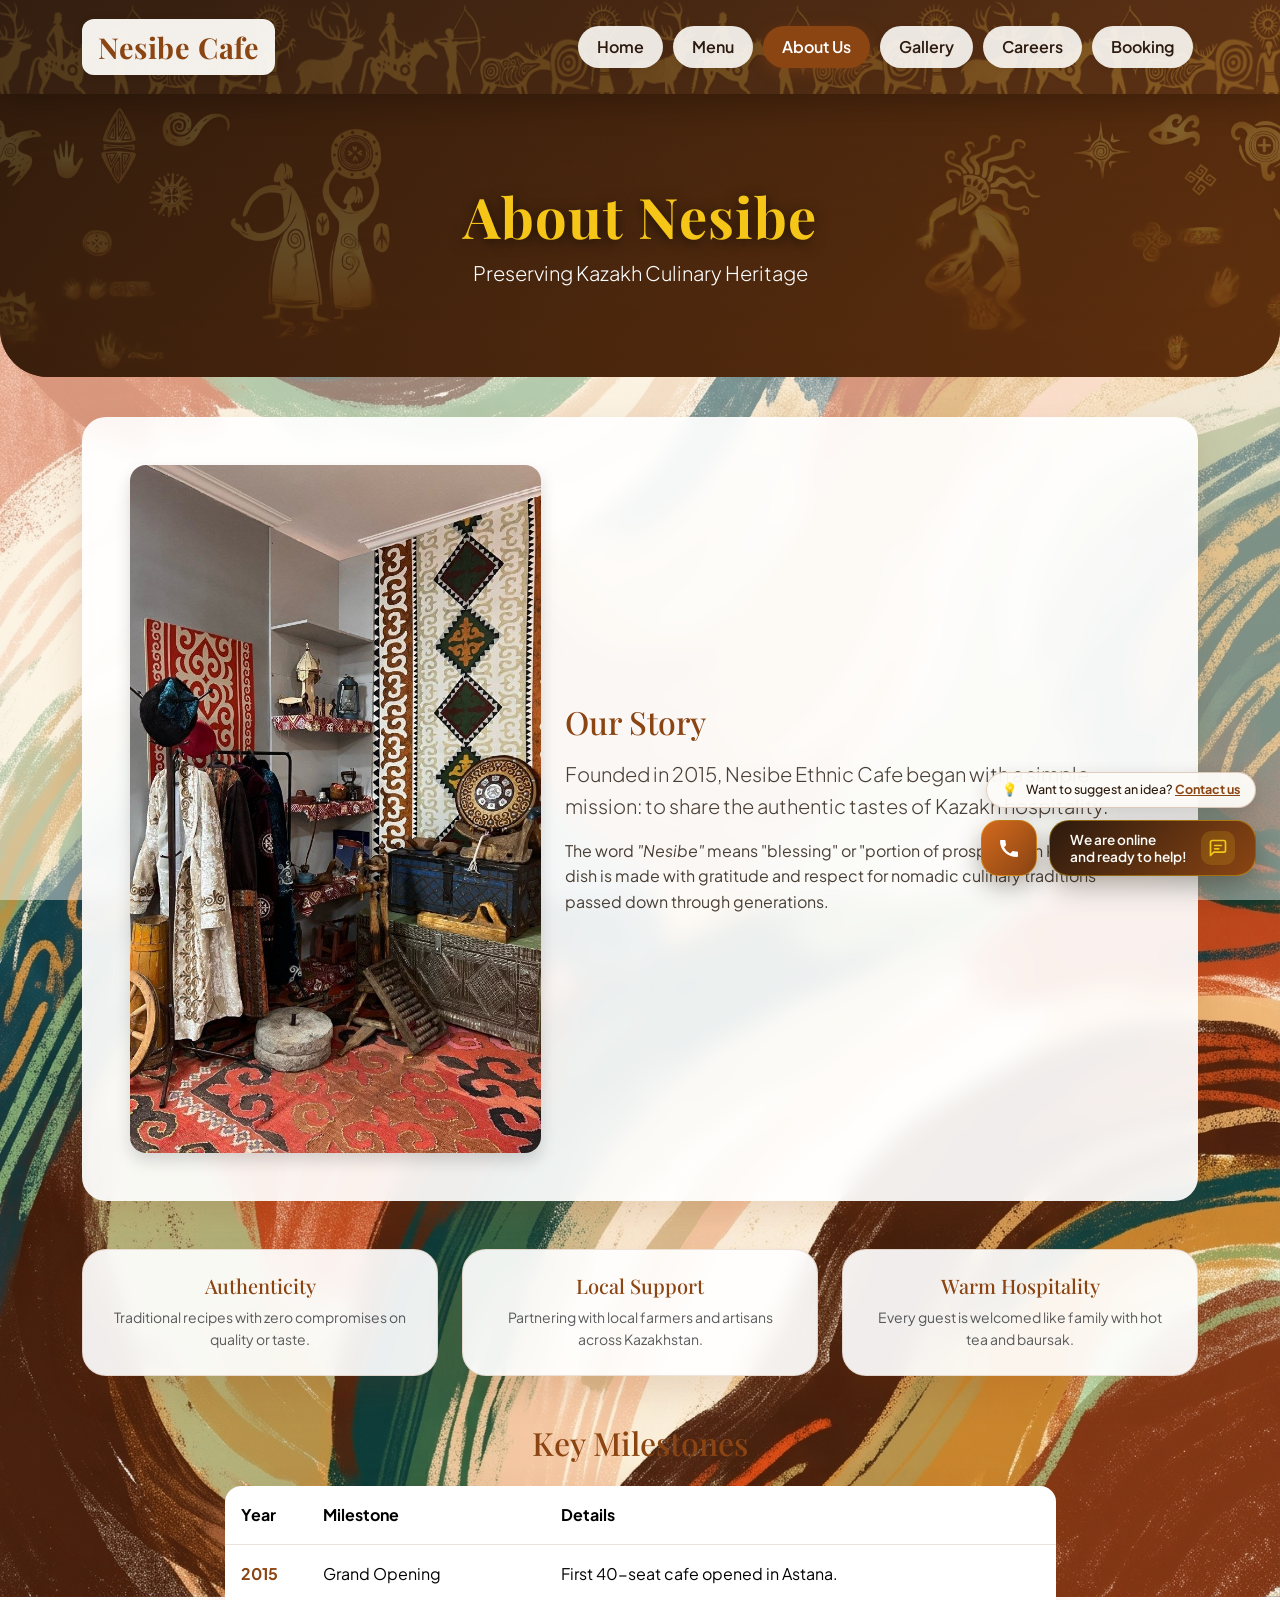
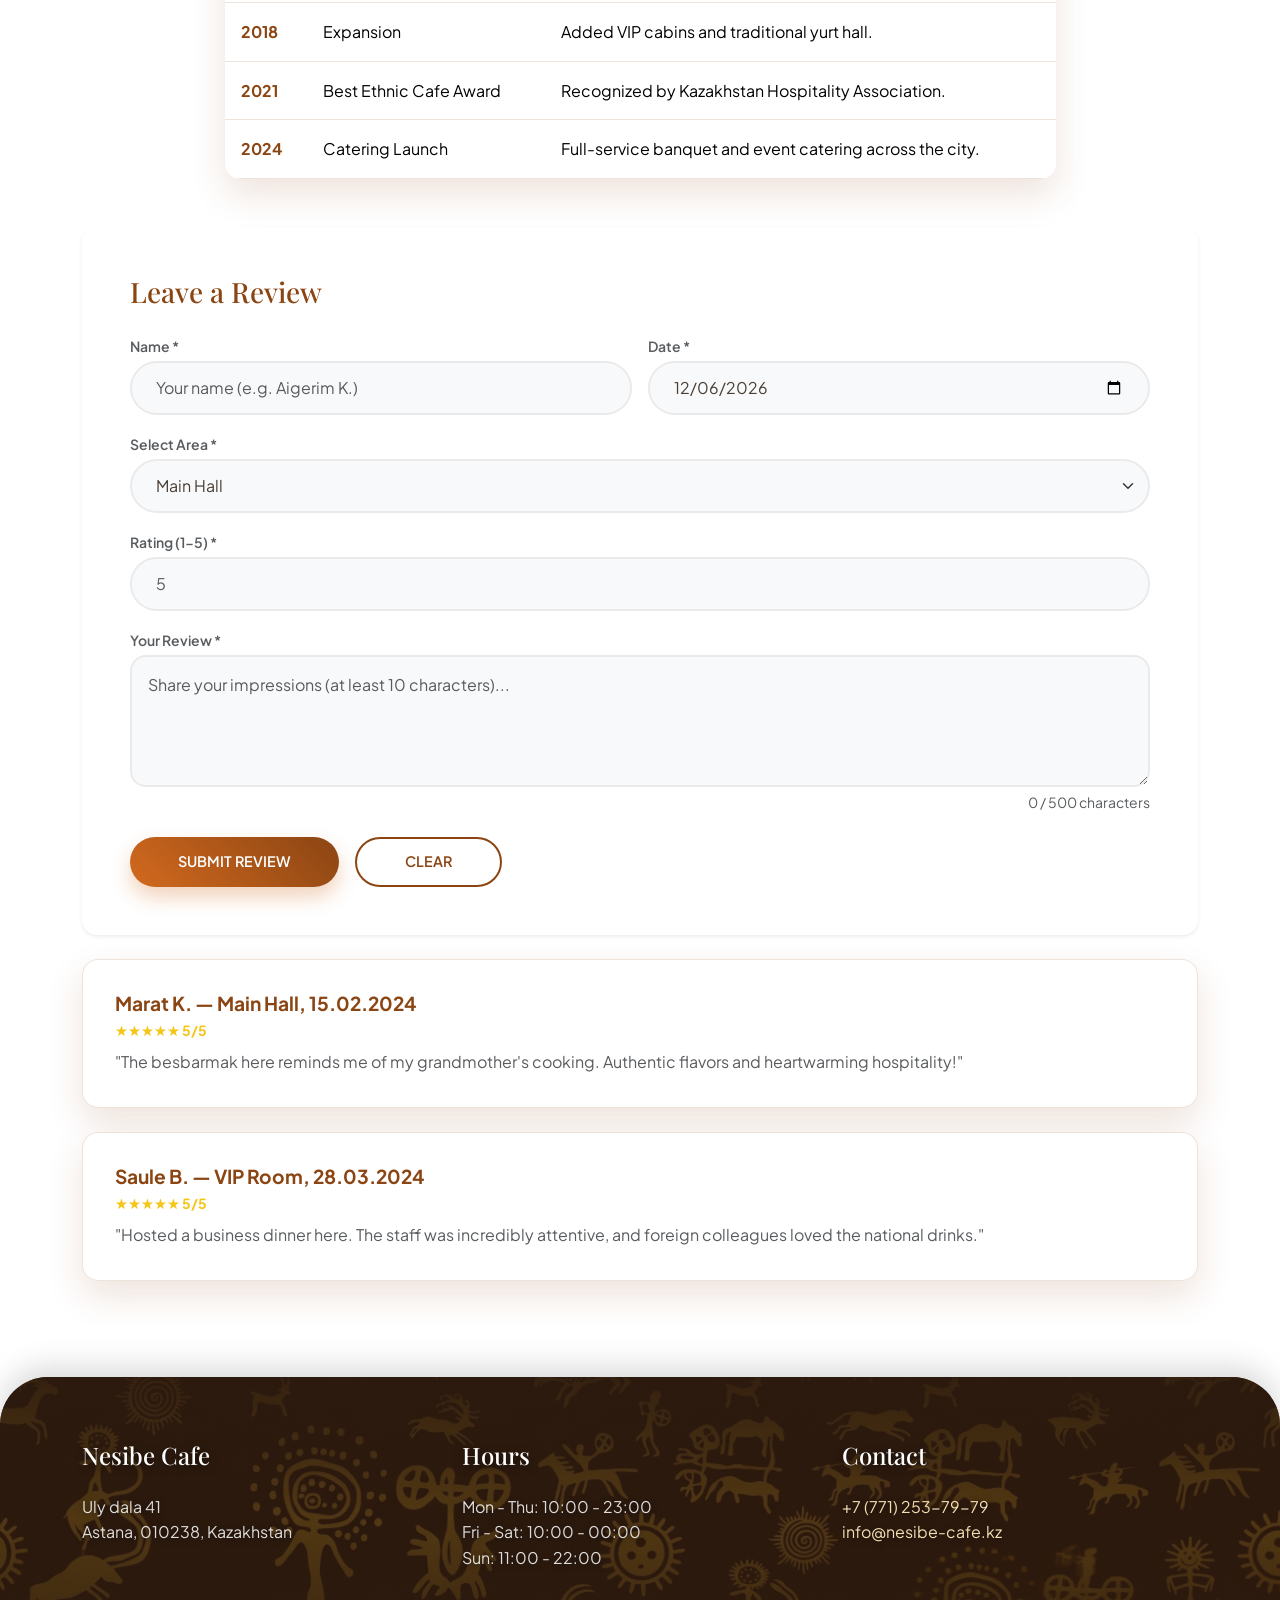
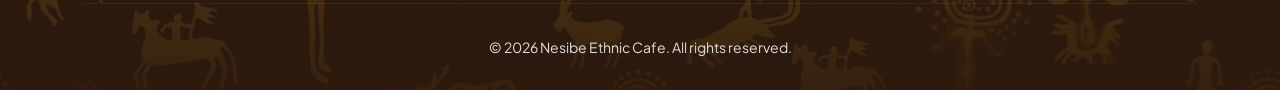
==== commit d69e39a2: "last" ====
--- a/about.html
+++ b/about.html
@@ -19,9 +19,9 @@
         <li class="nav-item"><a class="nav-link" href="index.html">Home</a></li>
         <li class="nav-item"><a class="nav-link" href="menu.html">Menu</a></li>
         <li class="nav-item"><a class="nav-link active" href="about.html">About Us</a></li>
-        <li class="nav-item"><a class="nav-link" href="contact.html">Contact</a></li>
         <li class="nav-item"><a class="nav-link" href="gallery.html">Gallery</a></li>
-        <li class="nav-item"><a class="nav-link" href="events.html">Events</a></li>
+        <li class="nav-item"><a class="nav-link" href="careers.html">Careers</a></li>
+        <li class="nav-item"><a class="nav-link" href="booking.html">Booking</a></li>
       </ul>
     </div>
   </div>
@@ -29,71 +29,103 @@
 
 <header class="hero-section">
   <div class="container">
-    <h1>About Us</h1>
-    <p class="lead">Our Story, Our Team, Our Mission</p>
+    <h1 class="display-4 fw-bold">About Nesibe</h1>
+    <p class="lead mb-0">Preserving Kazakh Culinary Heritage</p>
   </div>
 </header>
 
 <main class="container overlap-container mb-5">
   <div class="bg-brand-light mb-5">
-    <div class="row align-items-center g-5">
-      <div class="col-lg-5">
-        <img src="../WEB_ASSIGNMENT45/images/cafe-interior.jpg" id="jss" class="img-fluid rounded-4 shadow-lg"  alt="Interior">
+    <div class="row align-items-center g-4">
+      <div class="col-md-5">
+        <img src="images/cafe-interior.jpg" class="img-fluid rounded-4 shadow" alt="Our Story">
       </div>
-      <div class="col-lg-7">
-        <h2 class="mb-4 text-brand">Our Story</h2>
-        <p class="lead">Founded in 2019 by Aigerim Tleubergenova.</p>
-        <p>Nesibe was born from a dream to bring the flavors of the Kazakh steppe to a modern, welcoming setting. The name means "blessing" in Kazakh.</p>
-        <blockquote class="p-4 bg-light rounded-4 border-start border-4 border-warning my-4 fs-5 font-playfair fst-italic shadow-sm">
-          "I wanted to build a cafe where my grandmother's recipes would not be forgotten."<br>
-          <small class="text-muted fs-6 mt-2 d-block">— Aigerim Tleubergenova, Founder</small>
-        </blockquote>
+      <div class="col-md-7">
+        <h2 class="text-brand mb-3">Our Story</h2>
+        <p class="lead">Founded in 2015, Nesibe Ethnic Cafe began with a simple mission: to share the authentic tastes of Kazakh hospitality.</p>
+        <p class="mb-0">The word <em>"Nesibe"</em> means "blessing" or "portion of prosperity" in Kazakh. Every dish is made with gratitude and respect for nomadic culinary traditions passed down through generations.</p>
       </div>
     </div>
   </div>
 
-  <h2 class="text-center mb-4 text-brand">Our Mission</h2>
   <div class="row g-4 mb-5">
-    <div class="col-md-4"><div class="premium-card text-center p-4"><h3 class="h4 text-brand">Preserve Tradition</h3><p class="text-muted">Authentic recipes from different regions of Kazakhstan, sourced from local farms.</p></div></div>
-    <div class="col-md-4"><div class="premium-card text-center p-4"><h3 class="h4 text-brand">Innovate Respectfully</h3><p class="text-muted">Modern presentations of classic dishes, fusion items that honor both old and new.</p></div></div>
-    <div class="col-md-4"><div class="premium-card text-center p-4"><h3 class="h4 text-brand">Build Community</h3><p class="text-muted">Cultural events, cooking workshops, and a warm space for families and friends.</p></div></div>
+    <div class="col-md-4"><div class="premium-card p-4 text-center"><h3 class="h5 text-brand">Authenticity</h3><p class="small text-muted mb-0">Traditional recipes with zero compromises on quality or taste.</p></div></div>
+    <div class="col-md-4"><div class="premium-card p-4 text-center"><h3 class="h5 text-brand">Local Support</h3><p class="small text-muted mb-0">Partnering with local farmers and artisans across Kazakhstan.</p></div></div>
+    <div class="col-md-4"><div class="premium-card p-4 text-center"><h3 class="h5 text-brand">Warm Hospitality</h3><p class="small text-muted mb-0">Every guest is welcomed like family with hot tea and baursak.</p></div></div>
   </div>
 
-  <h2 class="text-center mb-4 text-brand">Our Team</h2>
-  <div class="row g-4 mb-5">
-    <div class="col-md-4"><div class="premium-card text-center p-4"><h4 class="h5">Aigerim Tleubergenova</h4><p class="text-muted small text-uppercase fw-bold">Founder & Head Chef</p><p class="text-muted">15 years of culinary experience across Central Asia.</p></div></div>
-    <div class="col-md-4"><div class="premium-card text-center p-4"><h4 class="h5">Yerlan Nurpeisov</h4><p class="text-muted small text-uppercase fw-bold">General Manager</p><p class="text-muted">Oversees daily operations and guest relations.</p></div></div>
-    <div class="col-md-4"><div class="premium-card text-center p-4"><h4 class="h5">Dana Sarsenova</h4><p class="text-muted small text-uppercase fw-bold">Pastry Chef</p><p class="text-muted">Specializes in traditional Kazakh desserts.</p></div></div>
+  <div class="row justify-content-center">
+    <div class="col-lg-9">
+      <h2 class="text-center mb-4 text-brand">Key Milestones</h2>
+      <div class="table-responsive table-premium">
+        <table class="table mb-0">
+          <thead><tr><th>Year</th><th>Milestone</th><th>Details</th></tr></thead>
+          <tbody>
+          <tr><td class="fw-bold text-brand">2015</td><td>Grand Opening</td><td>First 40-seat cafe opened in Astana.</td></tr>
+          <tr><td class="fw-bold text-brand">2018</td><td>Expansion</td><td>Added VIP cabins and traditional yurt hall.</td></tr>
+          <tr><td class="fw-bold text-brand">2021</td><td>Best Ethnic Cafe Award</td><td>Recognized by Kazakhstan Hospitality Association.</td></tr>
+          <tr><td class="fw-bold text-brand">2024</td><td>Catering Launch</td><td>Full-service banquet and event catering across the city.</td></tr>
+          </tbody>
+        </table>
+      </div>
+    </div>
   </div>
 
-  <h2 class="mb-4 text-brand">Our Values</h2>
-  <div class="table-responsive table-premium mb-5">
-    <table class="table mb-0">
-      <thead><tr><th>Value</th><th>Meaning</th><th>Practice</th></tr></thead>
-      <tbody>
-      <tr><td>Authenticity</td><td>True to tradition</td><td>No cheap substitutions</td></tr>
-      <tr><td>Quality</td><td>Fresh ingredients</td><td>Daily farm deliveries</td></tr>
-      <tr><td>Hospitality</td><td>Guests like family</td><td>Personalized service</td></tr>
-      <tr><td>Sustainability</td><td>Respect environment</td><td>Minimal waste, local sourcing</td></tr>
-      </tbody>
-    </table>
+  <!-- Review submission section -->
+  <div class="bg-brand-light p-4 p-md-5 mt-5 rounded-4 shadow-sm">
+    <h3 class="mb-4 text-brand">Leave a Review</h3>
+    <form id="reviewForm" novalidate>
+      <div class="row g-3 mb-3">
+        <div class="col-md-6">
+          <label for="rev-name" class="form-label text-muted small mb-1">Name *</label>
+          <input type="text" id="rev-name" class="form-control rounded-pill px-4" minlength="2" maxlength="60" placeholder="Your name (e.g. Aigerim K.)" required>
+        </div>
+        <div class="col-md-6">
+          <label for="rev-date" class="form-label text-muted small mb-1">Date *</label>
+          <input type="date" id="rev-date" class="form-control rounded-pill px-4" min="2015-01-01" required>
+        </div>
+      </div>
+
+      <div class="mb-3">
+        <label for="rev-area" class="form-label text-muted small mb-1">Select Area *</label>
+        <select id="rev-area" class="form-select rounded-pill px-4" required>
+          <option value="Main Hall">Main Hall</option>
+          <option value="Terrace">Terrace</option>
+          <option value="VIP Room">VIP Room</option>
+        </select>
+      </div>
+
+      <div class="mb-3">
+        <label for="rev-rating" class="form-label text-muted small mb-1">Rating (1-5) *</label>
+        <input type="number" id="rev-rating" class="form-control rounded-pill px-4" min="1" max="5" step="1" placeholder="5" required>
+      </div>
+
+      <div class="mb-3">
+        <label for="rev-text" class="form-label text-muted small mb-1">Your Review *</label>
+        <textarea id="rev-text" class="form-control rounded-4 p-3" rows="4" minlength="10" maxlength="500" placeholder="Share your impressions (at least 10 characters)..." required></textarea>
+        <div class="text-end text-muted small mt-1"><span id="charCount">0</span> / 500 characters</div>
+      </div>
+
+      <div id="review-status"></div>
+
+      <div class="d-flex flex-wrap gap-3 mt-4">
+        <button type="submit" class="btn btn-brand btn-lg rounded-pill px-5">SUBMIT REVIEW</button>
+        <button type="reset" class="btn btn-outline-brand btn-lg rounded-pill px-5 bg-white">CLEAR</button>
+      </div>
+    </form>
   </div>
 
-  <h2 class="mb-4 text-brand">What Our Guests Say</h2>
-  <div class="row">
-    <div class="col-12">
-      <div class="static-block">
-        <h3>Marat K., regular customer — February 2024</h3>
-        <p class="mb-0">"The besbarmak here reminds me of my grandmother's cooking. It's the most authentic I've found in the city."</p>
-      </div>
-      <div class="static-block">
-        <h3>Saule B., business client — March 2024</h3>
-        <p class="mb-0">"I brought my foreign colleagues here and they were amazed by the kumis and the horse meat burger. A true cultural experience!"</p>
-      </div>
-      <div class="static-block">
-        <h3>The Omarov Family — April 2024</h3>
-        <p class="mb-0">"The atmosphere is so cozy and the staff is incredibly friendly. We come here every weekend with our family."</p>
-      </div>
+  <!-- Guest Reviews List -->
+  <div id="reviews-list" class="mt-4">
+    <div class="static-block">
+      <h3 class="mb-1">Marat K. — Main Hall, 15.02.2024</h3>
+      <div class="small fw-bold mb-2" style="color: #F5C518;">★★★★★ 5/5</div>
+      <p class="mb-0 text-muted">"The besbarmak here reminds me of my grandmother's cooking. Authentic flavors and heartwarming hospitality!"</p>
+    </div>
+    <div class="static-block">
+      <h3 class="mb-1">Saule B. — VIP Room, 28.03.2024</h3>
+      <div class="small fw-bold mb-2" style="color: #F5C518;">★★★★★ 5/5</div>
+      <p class="mb-0 text-muted">"Hosted a business dinner here. The staff was incredibly attentive, and foreign colleagues loved the national drinks."</p>
     </div>
   </div>
 </main>
@@ -102,24 +134,26 @@
   <div class="container">
     <div class="row g-4 text-center text-md-start">
       <div class="col-md-4">
-        <h4 class="font-playfair">Nesibe Cafe</h4>
-        <p>Uly dala 41<br>Astana, 010238, Kazakhstan</p>
+        <h4>Nesibe Cafe</h4>
+        <p class="mb-0">Uly dala 41<br>Astana, 010238, Kazakhstan</p>
       </div>
       <div class="col-md-4">
-        <h4 class="font-playfair">Hours</h4>
-        <p>Mon - Thu: 10:00 - 23:00<br>Fri - Sat: 10:00 - 00:00<br>Sun: 11:00 - 22:00</p>
+        <h4>Hours</h4>
+        <p class="mb-0">Mon - Thu: 10:00 - 23:00<br>Fri - Sat: 10:00 - 00:00<br>Sun: 11:00 - 22:00</p>
       </div>
       <div class="col-md-4">
-        <h4 class="font-playfair">Contact</h4>
-        <p><a href="tel:+77271234567">+7 (727) 123-45-67</a><br><a href="mailto:info@nesibe-cafe.kz">info@nesibe-cafe.kz</a></p>
+        <h4>Contact</h4>
+        <p class="mb-0"><a href="tel:+77712537979">+7 (771) 253-79-79</a><br><a href="mailto:info@nesibe-cafe.kz">info@nesibe-cafe.kz</a></p>
       </div>
     </div>
     <hr class="footer-divider">
-    <div class="text-center small">
-      &copy; 2024 Nesibe Ethnic Cafe. Premium Design Edition.
-    </div>
+    <div class="text-center small">&copy; <span id="year"></span> Nesibe Ethnic Cafe. All rights reserved.</div>
   </div>
 </footer>
+
 <script src="https://cdn.jsdelivr.net/npm/bootstrap@5.3.3/dist/js/bootstrap.bundle.min.js"></script>
+<script src="js/app.js" defer></script>
+<script src="js/widget.js" defer></script>
+<script>document.getElementById('year').textContent = new Date().getFullYear();</script>
 </body>
-</html>
+</html>
--- a/css/base.css
+++ b/css/base.css
@@ -1,24 +1,59 @@
-@import url('https://fonts.googleapis.com/css2?family=Playfair+Display:ital,wght@0,600;0,700;1,600&family=Plus+Jakarta+Sans:wght@400;500;600&display=swap');
+@import url('https://fonts.googleapis.com/css2?family=Playfair+Display:ital,wght@0,600;0,700;1,600&family=Plus+Jakarta+Sans:wght@400;500;600;700&display=swap');
+
+/* ==========================================================================
+   Nesibe Ethnic Cafe — Bootstrap 5 Theme Architecture
+   Custom design tokens, component overrides & ethnic Kazakh branding
+   ========================================================================== */
 
 :root {
+    /* --- Brand Design Tokens --- */
     --brand-primary: #8B4513;
     --brand-secondary: #D2691E;
     --brand-dark: #2C1A0E;
     --brand-light: rgba(253, 251, 247, 0.95);
+    --brand-cream: #FDFBF7;
     --brand-accent: #F5DEB3;
+    --brand-gold: #F5C518;
     --text-main: #4A3F35;
     --shadow-soft: 0 15px 35px rgba(139, 69, 19, 0.15);
     --shadow-hover: 0 25px 50px rgba(139, 69, 19, 0.25);
     --radius-lg: 1.5rem;
     --radius-md: 1rem;
-}
-
+
+    /* --- Bootstrap 5 Theme Overrides --- */
+    --bs-primary: #8B4513;
+    --bs-primary-rgb: 139, 69, 19;
+    --bs-secondary: #D2691E;
+    --bs-secondary-rgb: 210, 105, 30;
+    --bs-dark: #2C1A0E;
+    --bs-dark-rgb: 44, 26, 14;
+    --bs-warning: #F5C518;
+    --bs-warning-rgb: 245, 197, 24;
+    --bs-danger: #dc3545;
+    --bs-danger-rgb: 220, 53, 69;
+    --bs-success: #198754;
+    --bs-success-rgb: 25, 135, 84;
+    --bs-light: #FDFBF7;
+    --bs-light-rgb: 253, 251, 247;
+    --bs-body-color: #4A3F35;
+    --bs-body-font-family: 'Plus Jakarta Sans', sans-serif;
+    --bs-body-line-height: 1.6;
+    --bs-border-color: rgba(139, 69, 19, 0.15);
+    --bs-border-radius: 1rem;
+    --bs-border-radius-lg: 1.5rem;
+    --bs-border-radius-pill: 50rem;
+    --bs-focus-ring-color: rgba(210, 105, 30, 0.25);
+}
+
+/* ==========================================================================
+   Body & Background
+   ========================================================================== */
 body {
-    background: url('../../WEB_ASSIGNMENT45/images/bg-texture.jpg') no-repeat center center fixed;
+    background: url('../images/bg-texture.jpg') no-repeat center center fixed;
     background-size: cover;
-    color: var(--text-main);
-    font-family: 'Plus Jakarta Sans', sans-serif;
-    line-height: 1.6;
+    color: var(--bs-body-color);
+    font-family: var(--bs-body-font-family);
+    line-height: var(--bs-body-line-height);
     position: relative;
     min-height: 100vh;
 }
@@ -26,34 +61,42 @@
 body::before {
     content: "";
     position: fixed;
-    top: 0; left: 0; width: 100%; height: 100%;
+    inset: 0;
     background: rgba(253, 251, 247, 0.45);
     z-index: -1;
     pointer-events: none;
 }
 
+/* ==========================================================================
+   Typography
+   ========================================================================== */
 h1, h2, h3, h4, h5, h6, .navbar-brand {
     font-family: 'Playfair Display', serif;
-    color: var(--brand-dark);
-}
-/* ===== CUSTOM SCROLLBAR ===== */
+    color: var(--bs-dark);
+}
+
+.font-playfair {
+    font-family: 'Playfair Display', serif;
+}
+
+/* ==========================================================================
+   Custom Scrollbar with Golden Sun Petroglyph
+   ========================================================================== */
 ::-webkit-scrollbar {
     width: 18px;
 }
 
-/* Track: dark brown matching footer */
 ::-webkit-scrollbar-track {
-    background: var(--brand-dark);
+    background: var(--bs-dark);
     border-left: 1px solid rgba(245, 222, 179, 0.15);
 }
 
-/* Thumb: brown pill with golden sun in center */
 ::-webkit-scrollbar-thumb {
     background:
             url("data:image/svg+xml,%3Csvg xmlns='http://www.w3.org/2000/svg' viewBox='0 0 32 32'%3E%3Cg fill='none' stroke='%23F5C518' stroke-width='2.5' stroke-linecap='round'%3E%3Ccircle cx='16' cy='16' r='6'/%3E%3Cpath d='M16 2v5M16 25v5M2 16h5M25 16h5M6 6l3.5 3.5M22.5 22.5L26 26M26 6l-3.5 3.5M9.5 22.5L6 26'/%3E%3C/g%3E%3C/svg%3E")
             center / 14px 14px no-repeat,
-            linear-gradient(180deg, var(--brand-secondary), var(--brand-primary));
-    border: 3px solid var(--brand-dark);   /* padding from track edges */
+            linear-gradient(180deg, var(--bs-secondary), var(--bs-primary));
+    border: 3px solid var(--bs-dark);
     border-radius: 20px;
     min-height: 50px;
 }
@@ -65,23 +108,24 @@
             var(--brand-accent);
 }
 
-/* Hide top and bottom arrows */
 ::-webkit-scrollbar-button {
     display: none;
 }
 
-/* Firefox scrollbar colors */
 html {
     scrollbar-width: thin;
-    scrollbar-color: var(--brand-primary) var(--brand-dark);
-}
-/* ================= NAVBAR WITH PETROGLYPHS ================= */
+    scrollbar-color: var(--bs-primary) var(--bs-dark);
+}
+
+/* ==========================================================================
+   Bootstrap Navbar Customization with Petroglyphs Texture
+   ========================================================================== */
 .navbar {
-    position: sticky !important;   /* sticky to top on scroll */
+    position: sticky !important;
     top: 0;
-    z-index: 1030;                 /* sits above content cards */
+    z-index: 1030;
     isolation: isolate;
-    background: var(--brand-dark) !important;
+    background: var(--bs-dark) !important;
     padding: 1.2rem 0;
     box-shadow: 0 8px 30px rgba(0, 0, 0, 0.25);
     border-bottom: none !important;
@@ -93,11 +137,10 @@
     inset: 0;
     background: url('../images/ty.jpg') left 20% / auto 150% repeat-x !important;
     background-attachment: scroll;
-    opacity: 0.5;                    /* semi-transparent overlay */
-    z-index: -2;                     /* layered behind overlay */
-}
-
-/* Dark gradient overlay matching hero */
+    opacity: 0.5;
+    z-index: -2;
+}
+
 .navbar::after {
     content: "";
     position: absolute;
@@ -109,60 +152,67 @@
     );
     z-index: -1;
 }
+
 .navbar-brand {
     font-size: 1.8rem;
     font-weight: 700;
-    color: var(--brand-primary) !important;
+    color: var(--bs-primary) !important;
     letter-spacing: 0.02em;
-    /* Translucent badge for brand readability against texture */
     background: rgba(253, 251, 247, 0.95);
     padding: 0.3rem 1rem;
     border-radius: 12px;
-    box-shadow: 0 2px 10px rgba(0,0,0,0.1);
+    box-shadow: 0 2px 10px rgba(0, 0, 0, 0.1);
 }
 
 .nav-link {
     font-weight: 600;
-    color: var(--brand-dark) !important;
+    color: var(--bs-dark) !important;
     margin: 0 0.3rem;
     transition: all 0.3s ease;
     padding: 0.5rem 1.2rem !important;
     border-radius: 50px;
-    /* Light pill background for nav links readability */
     background: rgba(253, 251, 247, 0.9);
-    box-shadow: 0 2px 8px rgba(0,0,0,0.05);
+    box-shadow: 0 2px 8px rgba(0, 0, 0, 0.05);
 }
 
 .nav-link:hover {
-    background: var(--brand-primary) !important;
+    background: var(--bs-primary) !important;
     color: white !important;
     transform: translateY(-2px);
 }
 
 .nav-link.active {
-    background: var(--brand-primary) !important;
+    background: var(--bs-primary) !important;
     color: white !important;
     box-shadow: 0 4px 15px rgba(139, 69, 19, 0.4);
 }
 
-/* Mobile hamburger toggler background for visibility */
 .navbar-toggler {
     background: rgba(253, 251, 247, 0.95) !important;
     padding: 0.5rem;
     border-radius: 8px;
-    box-shadow: 0 2px 8px rgba(0,0,0,0.1);
-}
-/* ========================================================== */
+    box-shadow: 0 2px 8px rgba(0, 0, 0, 0.1);
+}
+
+/* ==========================================================================
+   Hero Section with Petroglyphs Texture (Content Placed Below Hero)
+   ========================================================================== */
+.hero-section h1 {
+    color: var(--brand-gold, #F5C518) !important;
+    text-shadow: 0 3px 14px rgba(0, 0, 0, 0.6);
+    letter-spacing: 0.02em;
+}
+
 .hero-section {
     position: relative;
-    overflow: hidden;              /* prevent pattern overflow on rounded corners */
+    overflow: hidden;
     isolation: isolate;
-    background: var(--brand-dark);
-    padding: 6rem 0 10rem 0;
+    background: var(--bs-dark);
+    padding: 5.5rem 0;
     color: white;
     text-align: center;
     border-radius: 0 0 3rem 3rem;
-    box-shadow: inset 0 -20px 50px rgba(0,0,0,0.2);
+    box-shadow: inset 0 -20px 50px rgba(0, 0, 0, 0.2);
 }
 
 .hero-section::before {
@@ -170,7 +220,7 @@
     position: absolute;
     inset: 0;
     background: url('../images/nab.jpg') center / cover no-repeat;
-    opacity: 0.5;                  /* petroglyphs pattern */
+    opacity: 0.5;
     z-index: -2;
 }
 
@@ -180,41 +230,53 @@
     inset: 0;
     background: linear-gradient(
             135deg,
-            rgba(44, 26, 14, 0.65) 0%,   /* gradient start */
-            rgba(139, 69, 19, 0.40) 100%  /* gradient end */
+            rgba(44, 26, 14, 0.65) 0%,
+            rgba(139, 69, 19, 0.40) 100%
     );
     z-index: -1;
 }
+
 .overlap-container {
-    margin-top: -6rem;
+    margin-top: 2.5rem;
     position: relative;
     z-index: 10;
 }
 
+/* ==========================================================================
+   Bootstrap Cards & Premium Card Components
+   ========================================================================== */
 .premium-card {
-    background: rgba(255, 255, 255, 0.92);
+    --bs-card-bg: rgba(255, 255, 255, 0.92);
+    --bs-card-border-color: rgba(139, 69, 19, 0.15);
+    --bs-card-border-radius: var(--bs-border-radius-lg);
+    --bs-card-box-shadow: var(--shadow-soft);
+    background: var(--bs-card-bg);
     backdrop-filter: blur(10px);
-    border: 1px solid rgba(139, 69, 19, 0.15);
-    border-radius: var(--radius-lg);
-    box-shadow: var(--shadow-soft);
+    border: 1px solid var(--bs-card-border-color);
+    border-radius: var(--bs-card-border-radius);
+    box-shadow: var(--bs-card-box-shadow);
     transition: all 0.4s cubic-bezier(0.165, 0.84, 0.44, 1);
     height: 100%;
     overflow: hidden;
     display: flex;
     flex-direction: column;
 }
+
 .premium-card:hover {
     transform: translateY(-8px);
     box-shadow: var(--shadow-hover);
 }
+
 .card-img-top {
     height: 200px;
     object-fit: cover;
     transition: transform 0.8s ease;
 }
+
 .premium-card:hover .card-img-top {
     transform: scale(1.05);
 }
+
 .card-body {
     padding: 1.5rem;
     display: flex;
@@ -222,100 +284,226 @@
     flex-grow: 1;
 }
 
+/* ==========================================================================
+   Gallery Interior Multi-Photo & Playroom Switcher
+   ========================================================================== */
+.interior-carousel-img {
+    height: 330px;
+    object-fit: cover;
+}
+
+.interior-caption-badge {
+    position: absolute;
+    left: 14px;
+    bottom: 14px;
+    background: rgba(44, 26, 14, 0.82);
+    backdrop-filter: blur(6px);
+    color: var(--brand-cream);
+    font-size: 0.8rem;
+    font-weight: 600;
+    padding: 0.35rem 0.9rem;
+    border-radius: 50rem;
+    border: 1px solid rgba(245, 197, 24, 0.35);
+}
+
+.interior-thumb-btn {
+    width: 100%;
+    padding: 4px;
+    border-radius: 0.85rem;
+    border: 2px solid transparent;
+    background: rgba(255, 255, 255, 0.9);
+    box-shadow: 0 4px 12px rgba(44, 26, 14, 0.08);
+    display: flex;
+    flex-direction: column;
+    align-items: center;
+    gap: 4px;
+    cursor: pointer;
+    transition: all 0.2s ease;
+}
+
+.interior-thumb-btn img {
+    width: 100%;
+    height: 52px;
+    object-fit: cover;
+    border-radius: 0.6rem;
+}
+
+.interior-thumb-btn span {
+    font-size: 0.72rem;
+    font-weight: 700;
+    color: var(--bs-dark);
+    line-height: 1.15;
+}
+
+.interior-thumb-btn:hover,
+.interior-thumb-btn.active {
+    border-color: var(--bs-primary);
+    transform: translateY(-2px);
+    box-shadow: 0 6px 16px rgba(139, 69, 19, 0.2);
+}
+
+.interior-thumb-btn.active span {
+    color: var(--bs-primary);
+}
+
+/* ==========================================================================
+   Bootstrap Button Custom Variants (.btn-brand, .btn-outline-brand)
+   ========================================================================== */
 .btn-brand {
-    background: linear-gradient(45deg, var(--brand-secondary), var(--brand-primary));
-    color: white;
+    --bs-btn-color: #fff;
+    --bs-btn-bg: linear-gradient(45deg, var(--bs-secondary), var(--bs-primary));
+    --bs-btn-border-color: transparent;
+    --bs-btn-hover-color: #fff;
+    --bs-btn-hover-bg: linear-gradient(45deg, var(--bs-primary), var(--bs-secondary));
+    --bs-btn-border-radius: var(--bs-border-radius-pill);
+    --bs-btn-padding-x: 2rem;
+    --bs-btn-padding-y: 0.8rem;
+    --bs-btn-font-weight: 600;
+    --bs-btn-box-shadow: 0 10px 20px rgba(210, 105, 30, 0.3);
+    background: var(--bs-btn-bg);
+    color: var(--bs-btn-color);
     border: none;
-    border-radius: 50px;
-    padding: 0.8rem 2rem;
-    font-weight: 600;
-    box-shadow: 0 10px 20px rgba(210, 105, 30, 0.3);
+    border-radius: var(--bs-btn-border-radius);
+    padding: var(--bs-btn-padding-y) var(--bs-btn-padding-x);
+    font-weight: var(--bs-btn-font-weight);
+    box-shadow: var(--bs-btn-box-shadow);
     transition: all 0.3s ease;
     text-transform: uppercase;
     font-size: 0.9rem;
-}
-.btn-brand:hover {
+    display: inline-block;
+}
+
+.btn-brand:hover, .btn-brand:focus {
     transform: translateY(-2px);
     box-shadow: 0 15px 25px rgba(210, 105, 30, 0.4);
     color: white;
 }
+
 .btn-outline-brand {
+    --bs-btn-color: var(--bs-primary);
+    --bs-btn-border-color: var(--bs-primary);
+    --bs-btn-hover-color: #fff;
+    --bs-btn-hover-bg: var(--bs-primary);
+    --bs-btn-border-radius: var(--bs-border-radius-pill);
+    --bs-btn-padding-x: 2rem;
+    --bs-btn-padding-y: 0.75rem;
+    --bs-btn-font-weight: 600;
     background: transparent;
-    color: var(--brand-primary);
-    border: 2px solid var(--brand-primary);
-    border-radius: 50px;
-    padding: 0.75rem 2rem;
-    font-weight: 600;
+    color: var(--bs-btn-color);
+    border: 2px solid var(--bs-btn-border-color);
+    border-radius: var(--bs-btn-border-radius);
+    padding: var(--bs-btn-padding-y) var(--bs-btn-padding-x);
+    font-weight: var(--bs-btn-font-weight);
     transition: all 0.3s ease;
     text-transform: uppercase;
     font-size: 0.9rem;
-}
-.btn-outline-brand:hover {
-    background: var(--brand-primary);
-    color: white;
-}
-
+    display: inline-block;
+}
+
+.btn-outline-brand:hover, .btn-outline-brand:focus {
+    background: var(--bs-btn-hover-bg);
+    color: var(--bs-btn-hover-color);
+}
+
+/* ==========================================================================
+   Bootstrap Form Controls & Inputs
+   ========================================================================== */
 .form-control, .form-select {
-    border-radius: 1rem;
-    border: 2px solid #eaeaea;
+    --bs-border-color: #eaeaea;
+    --bs-border-radius: var(--bs-border-radius);
+    --bs-body-bg: rgba(248, 249, 250, 0.95);
+    border-width: 2px;
     padding: 0.8rem 1.2rem;
-    transition: all 0.3s ease;
-    background: rgba(248, 249, 250, 0.95);
-    color: var(--text-main);
-}
+    transition: border-color 0.2s ease-in-out, box-shadow 0.2s ease-in-out, background-color 0.2s ease-in-out;
+}
+
 .form-control:focus, .form-select:focus {
-    border-color: var(--brand-secondary);
-    box-shadow: 0 0 0 4px rgba(210, 105, 30, 0.15);
-    background: white;
-}
+    border-color: var(--bs-secondary);
+    box-shadow: 0 0 0 0.25rem rgba(210, 105, 30, 0.15);
+    background-color: #fff;
+}
+
+.form-control.is-invalid, .form-select.is-invalid {
+    border-color: var(--bs-danger, #dc3545);
+}
+
+.form-control.is-invalid:focus, .form-select.is-invalid:focus {
+    border-color: var(--bs-danger, #dc3545);
+    box-shadow: 0 0 0 0.25rem rgba(220, 53, 69, 0.2);
+}
+
+.form-control.is-valid, .form-select.is-valid {
+    border-color: var(--bs-success, #198754);
+}
+
+.form-control.is-valid:focus, .form-select.is-valid:focus {
+    border-color: var(--bs-success, #198754);
+    box-shadow: 0 0 0 0.25rem rgba(25, 135, 84, 0.2);
+}
+
+.error-msg {
+    font-size: 0.8rem;
+    font-weight: 500;
+    line-height: 1.3;
+    padding-left: 0.5rem;
+}
+
 label {
     font-weight: 600;
-    color: var(--brand-dark);
+    color: var(--bs-dark);
     margin-bottom: 0.5rem;
 }
+
 fieldset.border {
     border: 1px solid rgba(139, 69, 19, 0.2) !important;
 }
 
+/* ==========================================================================
+   Components: Info Card, Static Block, Event Header, Comments
+   ========================================================================== */
 .contact-info-card {
-    background: linear-gradient(135deg, var(--brand-dark), var(--brand-primary));
+    background: linear-gradient(135deg, var(--bs-dark), var(--bs-primary));
     color: white;
-    border-radius: var(--radius-lg);
+    border-radius: var(--bs-border-radius-lg);
     box-shadow: var(--shadow-hover);
     padding: 3rem;
 }
+
 .contact-info-card a {
     color: white;
     text-decoration: none;
     transition: color 0.3s;
 }
+
 .contact-info-card a:hover {
     color: var(--brand-accent);
 }
 
 .static-block {
     background: rgba(255, 255, 255, 0.92);
-    border-radius: var(--radius-md);
+    border-radius: var(--bs-border-radius);
     padding: 2rem;
     margin-bottom: 1.5rem;
     box-shadow: var(--shadow-soft);
     border: 1px solid rgba(139, 69, 19, 0.15);
-    transition: transform 0.3s ease;
-}
+    transition: transform 0.3s ease, box-shadow 0.3s ease;
+}
+
 .static-block:hover {
     transform: translateY(-5px);
     box-shadow: var(--shadow-hover);
 }
+
 .static-block h3 {
-    color: var(--brand-primary);
+    color: var(--bs-primary);
     font-size: 1.2rem;
     margin-bottom: 0.8rem;
-    font-family: 'Plus Jakarta Sans', sans-serif;
+    font-family: var(--bs-body-font-family);
     font-weight: 700;
 }
 
 .event-date-header {
-    background: linear-gradient(135deg, var(--brand-primary), var(--brand-secondary));
+    background: linear-gradient(135deg, var(--bs-primary), var(--bs-secondary));
     color: white;
     padding: 1rem;
     text-align: center;
@@ -325,28 +513,34 @@
 
 .comment-section {
     background: rgba(255, 255, 255, 0.92);
-    border-radius: var(--radius-lg);
+    border-radius: var(--bs-border-radius-lg);
     padding: 2rem;
     box-shadow: var(--shadow-soft);
 }
+
 .comment-box {
     background: #f8f9fa;
-    border-radius: var(--radius-md);
+    border-radius: var(--bs-border-radius);
     padding: 1.5rem;
     margin-bottom: 1rem;
-    border-left: 4px solid var(--brand-secondary);
-}
-
+    border-left: 4px solid var(--bs-secondary);
+}
+
+/* ==========================================================================
+   Bootstrap Tables & Badges
+   ========================================================================== */
 .table-premium {
     background: rgba(255, 255, 255, 0.92);
-    border-radius: var(--radius-md);
+    border-radius: var(--bs-border-radius);
     overflow: hidden;
     box-shadow: var(--shadow-soft);
 }
+
 .table-premium thead {
-    background-color: var(--brand-primary);
+    background-color: var(--bs-primary);
     color: white;
 }
+
 .table-premium th, .table-premium td {
     padding: 1rem;
     vertical-align: middle;
@@ -354,62 +548,87 @@
 
 .badge-premium {
     background: var(--brand-accent);
-    color: var(--brand-dark);
-    border-radius: 20px;
+    color: var(--bs-dark);
+    border-radius: var(--bs-border-radius-pill);
     padding: 0.4rem 1rem;
     font-weight: 700;
     font-size: 0.85rem;
-}
-.text-brand { color: var(--brand-primary); }
-.bg-brand-light { background-color: rgba(255, 255, 255, 0.92); border-radius: var(--radius-lg); box-shadow: var(--shadow-soft); padding: 3rem; backdrop-filter: blur(10px); }
-
+    display: inline-block;
+}
+
+/* ==========================================================================
+   Theme Utility Classes
+   ========================================================================== */
+.text-brand {
+    color: var(--bs-primary) !important;
+}
+
+.bg-brand-light {
+    background-color: rgba(255, 255, 255, 0.92) !important;
+    border-radius: var(--bs-border-radius-lg);
+    box-shadow: var(--shadow-soft);
+    padding: 3rem;
+    backdrop-filter: blur(10px);
+}
+
+/* ==========================================================================
+   Cart Widget & Checkout Elements
+   ========================================================================== */
 .cart-widget {
     background: rgba(255, 255, 255, 0.95);
-    border-radius: var(--radius-lg);
+    border-radius: var(--bs-border-radius-lg);
     box-shadow: var(--shadow-hover);
     position: sticky;
     top: 90px;
     overflow: hidden;
 }
+
 .cart-header {
-    background: linear-gradient(135deg, var(--brand-primary), var(--brand-secondary));
+    background: linear-gradient(135deg, var(--bs-primary), var(--bs-secondary));
     color: white;
     padding: 1.5rem;
     text-align: center;
 }
-.cart-header h3 { color: white; margin: 0; font-size: 1.2rem; }
+
+.cart-header h3 {
+    color: white;
+    margin: 0;
+    font-size: 1.2rem;
+}
+
 .qty-input {
     width: 50px;
     text-align: center;
     border-radius: 0.5rem;
     border: 1px solid #ddd;
     font-weight: bold;
-    color: var(--brand-primary);
-}
-
+    color: var(--bs-primary);
+}
+
+/* ==========================================================================
+   Footer with Petroglyphs Texture
+   ========================================================================== */
 footer {
     position: relative;
-    overflow: hidden;              /* prevent image overflow on rounded corners */
-    isolation: isolate;            /* isolated stacking context for pseudo-elements */
-    background: var(--brand-dark);
-    color: rgba(255,255,255,0.85);
+    overflow: hidden;
+    isolation: isolate;
+    background: var(--bs-dark);
+    color: rgba(255, 255, 255, 0.85);
     margin-top: 6rem;
     padding: 4rem 0 2rem 0;
     border-radius: 3rem 3rem 0 0;
-    box-shadow: 0 -10px 30px rgba(0,0,0,0.15);
-}
-
-/* Petroglyphs layer */
+    box-shadow: 0 -10px 30px rgba(0, 0, 0, 0.15);
+}
+
 footer::before {
     content: "";
     position: absolute;
     inset: 0;
     background: url('../images/kgb.jpg') center / cover no-repeat;
-    opacity: 0.28;                 /* subtle texture opacity */
+    opacity: 0.28;
     z-index: -2;
 }
 
-/* Dark gradient for text readability */
 footer::after {
     content: "";
     position: absolute;
@@ -423,8 +642,538 @@
     z-index: -1;
 }
 
-footer h4 { color: white; margin-bottom: 1.5rem; text-shadow: 0 2px 8px rgba(0,0,0,0.6); }
-footer p, footer li { text-shadow: 0 1px 6px rgba(0,0,0,0.6); }
-footer a { color: var(--brand-accent); text-decoration: none; transition: color 0.3s; }
-footer a:hover { color: white; text-decoration: underline; }
-.footer-divider { border-color: rgba(245, 222, 179, 0.25); margin: 2rem 0; }+footer h4 {
+    color: white;
+    margin-bottom: 1.5rem;
+    text-shadow: 0 2px 8px rgba(0, 0, 0, 0.6);
+}
+
+footer p, footer li {
+    text-shadow: 0 1px 6px rgba(0, 0, 0, 0.6);
+}
+
+footer a {
+    color: var(--brand-accent);
+    text-decoration: none;
+    transition: color 0.3s;
+}
+
+footer a:hover {
+    color: white;
+    text-decoration: underline;
+}
+
+.footer-divider {
+    border-color: rgba(245, 222, 179, 0.25);
+    margin: 2rem 0;
+}
+
+/* ==========================================================================
+   Floating Contact & 2GIS Widget (Bottom Right)
+   ========================================================================== */
+.nesibe-float-wrapper {
+    position: fixed;
+    right: 24px;
+    bottom: 24px;
+    z-index: 1050;
+    display: flex;
+    flex-direction: column;
+    align-items: flex-end;
+    gap: 12px;
+    font-family: 'Plus Jakarta Sans', sans-serif;
+}
+
+.nesibe-float-controls {
+    display: flex;
+    align-items: center;
+    gap: 12px;
+}
+
+.nesibe-float-call {
+    width: 56px;
+    height: 56px;
+    border-radius: 18px;
+    background: linear-gradient(135deg, var(--bs-secondary), var(--bs-primary));
+    color: #fff !important;
+    display: flex;
+    align-items: center;
+    justify-content: center;
+    box-shadow: 0 10px 25px rgba(44, 26, 14, 0.35);
+    border: 1px solid rgba(245, 197, 24, 0.35);
+    text-decoration: none;
+    transition: transform 0.25s ease, box-shadow 0.25s ease;
+}
+
+.nesibe-float-call:hover {
+    transform: translateY(-3px) scale(1.04);
+    box-shadow: 0 14px 30px rgba(139, 69, 19, 0.45);
+}
+
+.nesibe-float-pill {
+    display: flex;
+    align-items: center;
+    gap: 14px;
+    padding: 10px 20px;
+    border-radius: 20px;
+    background: linear-gradient(135deg, var(--bs-dark), var(--bs-primary));
+    color: #fff;
+    border: 1px solid rgba(245, 197, 24, 0.4);
+    box-shadow: 0 10px 28px rgba(44, 26, 14, 0.38);
+    cursor: pointer;
+    text-align: left;
+    transition: transform 0.25s ease, box-shadow 0.25s ease;
+}
+
+.nesibe-float-pill:hover {
+    transform: translateY(-3px);
+    box-shadow: 0 15px 34px rgba(44, 26, 14, 0.48);
+}
+
+.nesibe-float-pill-text {
+    font-size: 0.85rem;
+    font-weight: 600;
+    line-height: 1.25;
+    color: #FDFBF7;
+}
+
+.nesibe-float-pill-icon {
+    width: 34px;
+    height: 34px;
+    border-radius: 10px;
+    background: rgba(245, 197, 24, 0.16);
+    color: var(--brand-gold);
+    display: flex;
+    align-items: center;
+    justify-content: center;
+    flex-shrink: 0;
+}
+
+.nesibe-float-popover {
+    width: 320px;
+    max-width: calc(100vw - 32px);
+    background: rgba(44, 26, 14, 0.97);
+    backdrop-filter: blur(12px);
+    color: #FDFBF7;
+    border-radius: 1.5rem;
+    padding: 1.5rem;
+    border: 1px solid rgba(245, 197, 24, 0.35);
+    box-shadow: 0 20px 50px rgba(0, 0, 0, 0.45);
+    display: none;
+    animation: nesibeSlideUp 0.25s ease forwards;
+}
+
+.nesibe-float-popover.is-open {
+    display: block;
+}
+
+@keyframes nesibeSlideUp {
+    from { opacity: 0; transform: translateY(12px); }
+    to { opacity: 1; transform: translateY(0); }
+}
+
+.nesibe-popover-header {
+    display: flex;
+    justify-content: space-between;
+    align-items: center;
+    border-bottom: 1px solid rgba(245, 222, 179, 0.15);
+    padding-bottom: 0.75rem;
+    margin-bottom: 1rem;
+}
+
+.nesibe-popover-title {
+    font-family: 'Playfair Display', serif;
+    color: var(--brand-gold);
+    font-size: 1.15rem;
+    font-weight: 700;
+    margin: 0;
+}
+
+.nesibe-popover-close {
+    background: transparent;
+    border: none;
+    color: var(--brand-accent);
+    font-size: 1.35rem;
+    line-height: 1;
+    cursor: pointer;
+    padding: 0 4px;
+}
+
+.nesibe-popover-close:hover {
+    color: #fff;
+}
+
+.nesibe-popover-label {
+    font-size: 0.7rem;
+    text-transform: uppercase;
+    letter-spacing: 0.06em;
+    font-weight: 700;
+    color: var(--brand-gold);
+    margin-bottom: 2px;
+}
+
+.nesibe-popover-address {
+    font-size: 0.92rem;
+    color: #FDFBF7;
+    margin-bottom: 0.9rem;
+}
+
+.nesibe-popover-links {
+    display: flex;
+    flex-direction: column;
+    gap: 8px;
+}
+
+.nesibe-popover-btn {
+    display: flex;
+    align-items: center;
+    justify-content: space-between;
+    padding: 0.6rem 0.95rem;
+    border-radius: 12px;
+    background: rgba(255, 255, 255, 0.08);
+    color: #FDFBF7 !important;
+    text-decoration: none;
+    font-size: 0.88rem;
+    font-weight: 600;
+    border: 1px solid rgba(245, 222, 179, 0.12);
+    transition: background 0.2s ease, transform 0.2s ease;
+}
+
+.nesibe-popover-btn:hover {
+    background: var(--bs-primary);
+    transform: translateX(2px);
+}
+
+.nesibe-popover-btn.btn-2gis {
+    background: linear-gradient(45deg, #1ea349, #15803d);
+    border-color: rgba(255, 255, 255, 0.2);
+}
+
+.nesibe-popover-btn.btn-2gis:hover {
+    background: linear-gradient(45deg, #22b853, #169445);
+}
+
+@media (max-width: 576px) {
+    .nesibe-float-wrapper {
+        right: 14px;
+        bottom: 14px;
+    }
+    .nesibe-float-pill {
+        padding: 9px 14px;
+    }
+    .nesibe-float-pill-text {
+        font-size: 0.78rem;
+    }
+}
+
+.nesibe-float-idea-badge {
+    display: inline-flex;
+    align-items: center;
+    gap: 8px;
+    padding: 7px 15px;
+    border-radius: 50rem;
+    background: rgba(253, 251, 247, 0.96);
+    color: var(--bs-dark);
+    font-size: 0.78rem;
+    font-weight: 500;
+    border: 1.5px solid rgba(139, 69, 19, 0.25);
+    box-shadow: 0 6px 18px rgba(44, 26, 14, 0.18);
+    cursor: pointer;
+    transition: transform 0.2s ease, background-color 0.2s ease, border-color 0.2s ease;
+}
+
+.nesibe-float-idea-badge strong {
+    color: var(--bs-primary);
+    text-decoration: underline;
+}
+
+.nesibe-float-idea-badge:hover {
+    transform: translateY(-2px);
+    background: #fff;
+    border-color: var(--bs-secondary);
+}
+
+/* ==========================================================================
+   Online Payment Badges in Cart
+   ========================================================================== */
+.payment-box,
+.payment-pill {
+    display: inline-flex;
+    align-items: center;
+    justify-content: center;
+    gap: 8px;
+    padding: 7px 13px;
+    border-radius: 50rem;
+    border: 1.5px solid rgba(139, 69, 19, 0.22);
+    background-color: var(--brand-cream);
+    color: var(--bs-dark);
+    font-size: 0.82rem;
+    font-weight: 600;
+    cursor: pointer;
+    transition: all 0.2s ease;
+    user-select: none;
+    margin-bottom: 0;
+}
+
+.payment-box:hover,
+.payment-pill:hover {
+    border-color: var(--bs-primary);
+    background-color: #fff;
+}
+
+.payment-box.active,
+.payment-pill.active {
+    border-color: var(--bs-primary);
+    background-color: #fff;
+    box-shadow: 0 4px 12px rgba(139, 69, 19, 0.16);
+}
+
+.pay-badge {
+    display: inline-flex;
+    align-items: center;
+    justify-content: center;
+    padding: 2px 7px;
+    border-radius: 6px;
+    font-size: 0.72rem;
+    font-weight: 800;
+    letter-spacing: 0.02em;
+}
+
+.pay-kaspi {
+    background-color: #F14635;
+    color: #fff;
+}
+
+.pay-visa {
+    background-color: #1A1F71;
+    color: #fff;
+    font-style: italic;
+}
+
+.pay-mc {
+    background-color: #222;
+    padding: 4px 7px;
+}
+
+.mc-dot {
+    width: 10px;
+    height: 10px;
+    border-radius: 50%;
+    display: inline-block;
+}
+
+.mc-red {
+    background-color: #EB001B;
+}
+
+.mc-orange {
+    background-color: #F79E1B;
+    margin-left: -4px;
+}
+
+.pay-apple {
+    background-color: #111;
+    color: #fff;
+}
+
+/* ==========================================================================
+   12. Compact Promo Banner Carousel (Home Page — +10% Wider)
+   ========================================================================== */
+.nesibe-promo-carousel {
+    position: relative;
+    max-width: 1260px;
+    width: 100%;
+    padding-bottom: 1.75rem;
+}
+
+.promo-slide-card {
+    display: flex;
+    align-items: stretch;
+    height: 270px;
+    background: linear-gradient(115deg, #F3E5D3 0%, #EFE0CC 55%, #E7D2B7 100%);
+    border-radius: 1.35rem;
+    overflow: hidden;
+    position: relative;
+}
+
+.promo-slide-content {
+    flex: 0 0 58%;
+    padding: 1.5rem 1.5rem 1.5rem 3.85rem;
+    display: flex;
+    flex-direction: column;
+    justify-content: center;
+    position: relative;
+    z-index: 2;
+}
+
+.promo-logo-badge {
+    display: inline-flex;
+    align-items: center;
+    gap: 8px;
+}
+
+.promo-logo-mark {
+    width: 30px;
+    height: 30px;
+    border-radius: 8px;
+    background-color: var(--bs-dark);
+    color: var(--brand-gold);
+    font-family: 'Playfair Display', serif;
+    font-weight: 700;
+    font-size: 1.05rem;
+    display: flex;
+    align-items: center;
+    justify-content: center;
+}
+
+.promo-logo-title {
+    font-weight: 800;
+    font-size: 0.82rem;
+    line-height: 1.05;
+    letter-spacing: 0.06em;
+    color: var(--bs-dark);
+}
+
+.promo-logo-sub {
+    font-weight: 700;
+    font-size: 0.6rem;
+    letter-spacing: 0.1em;
+    color: var(--bs-primary);
+}
+
+.promo-headline {
+    font-family: 'Plus Jakarta Sans', sans-serif;
+    font-weight: 800;
+    font-size: clamp(1.12rem, 1.9vw, 1.58rem);
+    line-height: 1.18;
+    color: #E85D04;
+    text-transform: uppercase;
+    margin-bottom: 0.45rem;
+    letter-spacing: -0.01em;
+}
+
+.promo-subheadline {
+    font-family: 'Plus Jakarta Sans', sans-serif;
+    font-weight: 800;
+    font-size: clamp(0.82rem, 1.12vw, 0.98rem);
+    line-height: 1.25;
+    color: var(--bs-dark);
+    text-transform: uppercase;
+}
+
+.promo-footnote {
+    font-size: 0.72rem;
+    color: #6c584c;
+}
+
+.promo-slide-media {
+    flex: 1 1 42%;
+    position: relative;
+    overflow: hidden;
+    border-top-left-radius: 45% 100%;
+    border-bottom-left-radius: 45% 100%;
+    box-shadow: -10px 0 24px rgba(44, 26, 14, 0.08);
+}
+
+.promo-slide-media img {
+    width: 100%;
+    height: 100%;
+    object-fit: cover;
+    display: block;
+}
+
+/* Round White Side Navigation Buttons (Fixed Bootstrap Overrides) */
+.nesibe-promo-carousel .promo-arrow {
+    position: absolute;
+    top: calc(50% - 0.875rem);
+    bottom: auto;
+    transform: translateY(-50%);
+    width: 36px;
+    height: 36px;
+    padding: 0;
+    border-radius: 50%;
+    background-color: #fff;
+    color: var(--bs-dark);
+    opacity: 1 !important;
+    z-index: 25;
+    display: flex;
+    align-items: center;
+    justify-content: center;
+    box-shadow: 0 4px 12px rgba(44, 26, 14, 0.22);
+    font-size: 1.45rem;
+    font-weight: 700;
+    line-height: 1;
+    cursor: pointer;
+    transition: transform 0.2s ease, background-color 0.2s ease, color 0.2s ease;
+}
+
+.nesibe-promo-carousel .promo-arrow:hover,
+.nesibe-promo-carousel .promo-arrow:focus {
+    background-color: #E85D04;
+    color: #fff;
+    opacity: 1 !important;
+    transform: translateY(-50%) scale(1.07);
+}
+
+.nesibe-promo-carousel .promo-arrow-prev {
+    left: 12px;
+    right: auto;
+}
+
+.nesibe-promo-carousel .promo-arrow-next {
+    right: 12px;
+    left: auto;
+}
+
+/* Bottom Pill Indicators */
+.nesibe-promo-carousel .promo-indicators {
+    bottom: 0;
+    margin-bottom: 0;
+    gap: 6px;
+    z-index: 25;
+}
+
+.nesibe-promo-carousel .promo-indicators [data-bs-target] {
+    width: 7px;
+    height: 7px;
+    border-radius: 50rem;
+    border: none;
+    background-color: rgba(139, 69, 19, 0.28);
+    opacity: 1;
+    transition: width 0.25s ease, background-color 0.25s ease;
+    margin: 0;
+    padding: 0;
+}
+
+.nesibe-promo-carousel .promo-indicators .active {
+    width: 24px;
+    background-color: #E85D04;
+}
+
+@media (max-width: 767.98px) {
+    .promo-slide-card {
+        flex-direction: column-reverse;
+        height: auto;
+    }
+    .promo-slide-content {
+        flex: 1 1 auto;
+        padding: 1.35rem 2.75rem;
+    }
+    .promo-slide-media {
+        height: 165px;
+        border-radius: 0;
+    }
+}
+/* ==========================================================================
+   13. Menu Category Filter Pills (Balanced 2-Row Layout: 4 + 3)
+   ========================================================================== */
+.menu-filter-group {
+    max-width: 540px;
+    margin: 0 auto;
+}
+
+.menu-filter-group .category-btn {
+    padding: 0.5rem 1.35rem;
+    font-size: 0.84rem;
+    min-width: 112px;
+    text-align: center;
+}
